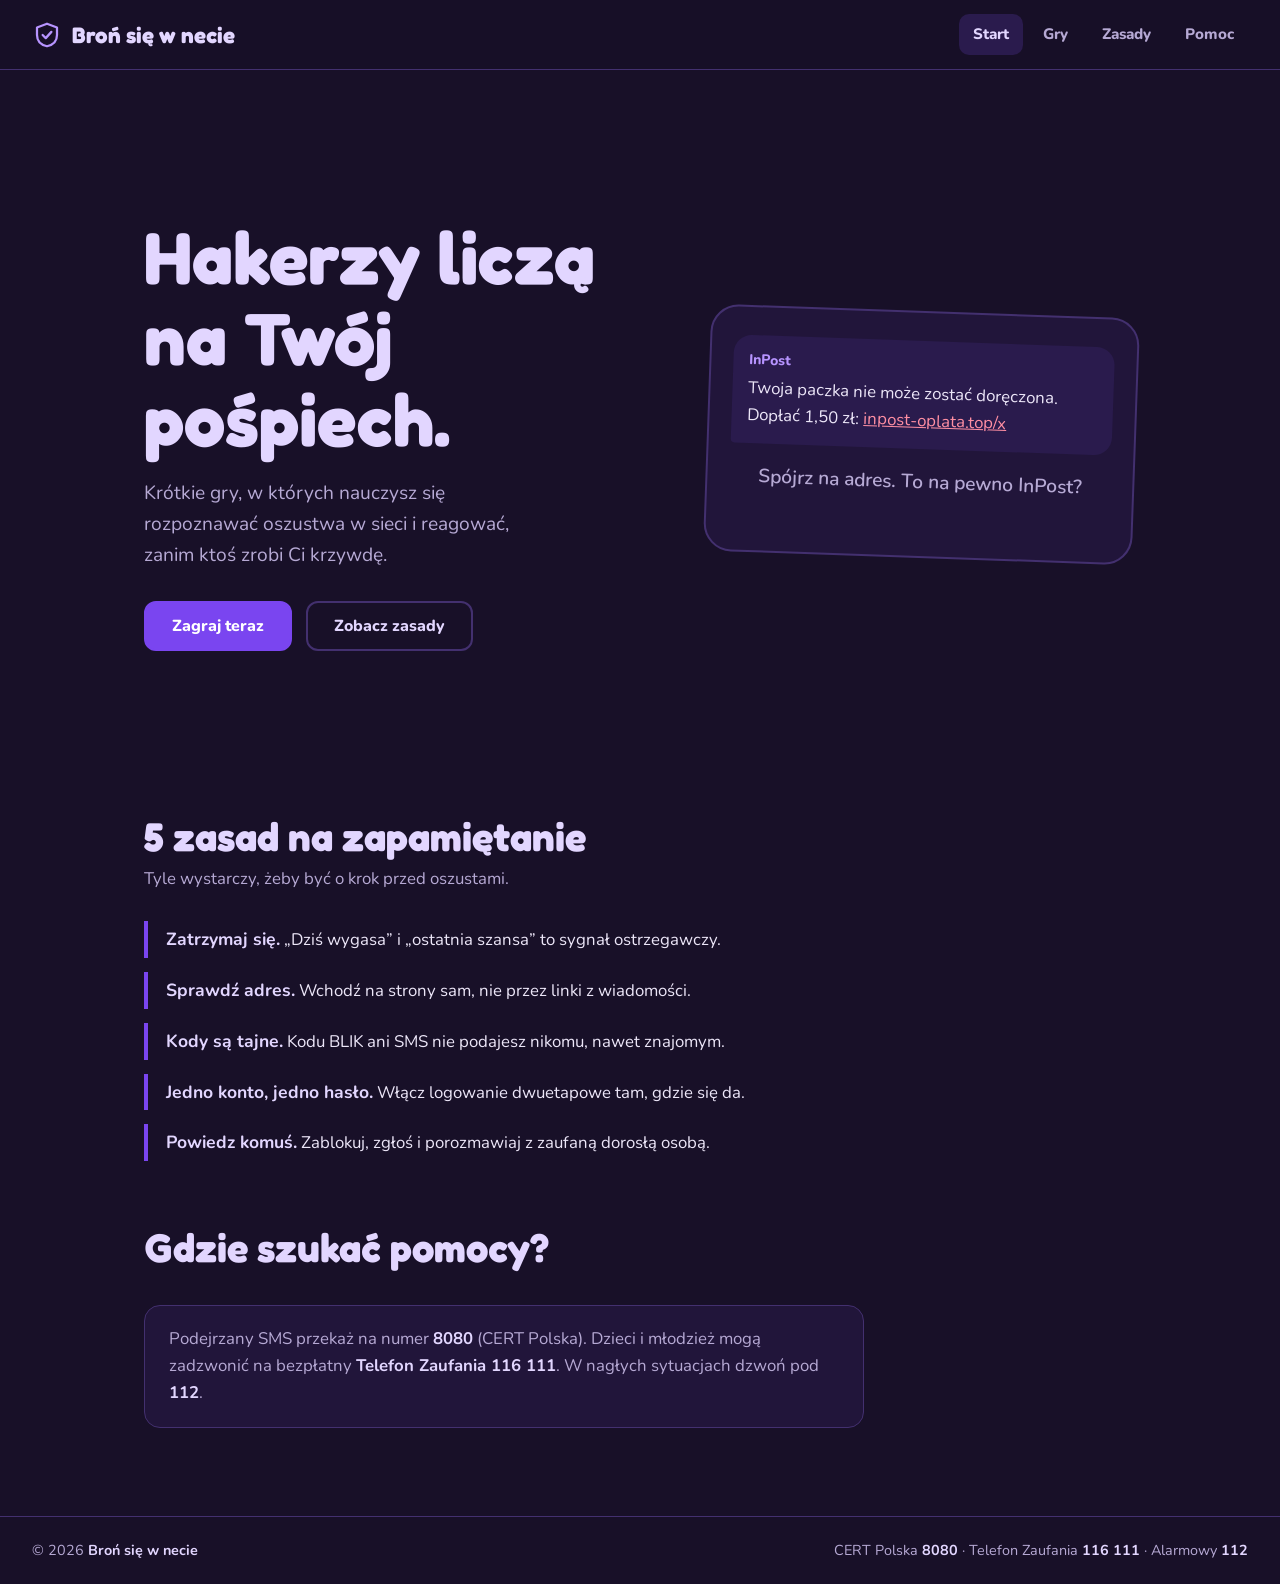
==== index.html @ c03ba727 "jakies gowno zeby byly cokolwiek i sie poprawi" ====
<!DOCTYPE html>
<html lang="pl">
<head>
<meta charset="utf-8">
<meta name="viewport" content="width=device-width, initial-scale=1, viewport-fit=cover">
<title>Broń się w necie</title>
<link href="https://fonts.googleapis.com/css2?family=Fredoka:wght@500;700&family=Nunito:wght@400;600;800&display=swap" rel="stylesheet">
<link rel="stylesheet" href="css/style.css">
</head>
<body>

<nav class="pasek-nawigacji">
  <a class="logo" href="index.html">
    <svg viewBox="0 0 24 24" fill="none" stroke-width="1.8" stroke-linecap="round" stroke-linejoin="round" aria-hidden="true"><path d="M12 3l8 3v6c0 5-3.5 8-8 9-4.5-1-8-4-8-9V6z"/><path d="M8.5 12l2.5 2.5 4.5-5"/></svg>
    <span>Broń się w necie</span>
  </a>
  <div class="menu-glowne">
    <a href="index.html" class="aktywny">Start</a>
    <a href="gry.html">Gry</a>
    <a href="index.html#zasady">Zasady</a>
    <a href="index.html#pomoc">Pomoc</a>
  </div>
</nav>

<main class="strona">
  <header class="start-naglowek">
    <div>
      <h1>Hakerzy liczą na Twój pośpiech.</h1>
      <p>Krótkie gry, w których nauczysz się rozpoznawać oszustwa w sieci i reagować, zanim ktoś zrobi Ci krzywdę.</p>
      <div class="przyciski-w-rzedzie">
        <a class="przycisk" href="gry.html">Zagraj teraz</a>
        <a class="przycisk przycisk-kontur" href="#zasady">Zobacz zasady</a>
      </div>
    </div>
    <div class="telefon" aria-hidden="true">
      <div class="sms"><small>InPost</small>Twoja paczka nie może zostać doręczona. Dopłać 1,50 zł: <u>inpost-oplata.top/x</u></div>
      <p class="podpis-sms">Spójrz na adres. To na pewno InPost?</p>
    </div>
  </header>

  <section class="sekcja" id="zasady">
    <h2>5 zasad na zapamiętanie</h2>
    <p class="opis">Tyle wystarczy, żeby być o krok przed oszustami.</p>
    <ul class="lista-zasad">
      <li><b>Zatrzymaj się.</b> „Dziś wygasa” i „ostatnia szansa” to sygnał ostrzegawczy.</li>
      <li><b>Sprawdź adres.</b> Wchodź na strony sam, nie przez linki z wiadomości.</li>
      <li><b>Kody są tajne.</b> Kodu BLIK ani SMS nie podajesz nikomu, nawet znajomym.</li>
      <li><b>Jedno konto, jedno hasło.</b> Włącz logowanie dwuetapowe tam, gdzie się da.</li>
      <li><b>Powiedz komuś.</b> Zablokuj, zgłoś i porozmawiaj z zaufaną dorosłą osobą.</li>
    </ul>
  </section>

  <section class="sekcja" id="pomoc">
    <h2>Gdzie szukać pomocy?</h2>
    <div class="numery-pomocy">Podejrzany SMS przekaż na numer <b>8080</b> (CERT Polska). Dzieci i młodzież mogą zadzwonić na bezpłatny <b>Telefon Zaufania 116 111</b>. W nagłych sytuacjach dzwoń pod <b>112</b>.</div>
  </section>
</main>

<footer class="stopka">
  <span>© 2026 <b>Broń się w necie</b></span>
  <span>CERT Polska <b>8080</b> · Telefon Zaufania <b>116 111</b> · Alarmowy <b>112</b></span>
</footer>
</body>
</html>
---- css/style.css ----
:root {
  color-scheme: dark;
  --tlo: #181028;
  --tlo-jasniejsze: #21153a;
  --panel: #2a1b4d;
  --obramowanie: #43306f;
  --fiolet: #7a45f0;
  --fiolet-jasny: #b794ff;
  --liliowy: #e2d6ff;
  --tekst: #ece6f8;
  --tekst-przygaszony: #b6a9d4;
  --dobrze: #7fe3b2;
  --zle: #ff8fa3;
  box-sizing: border-box;
  padding-top: env(safe-area-inset-top, 0px);
  padding-bottom: env(safe-area-inset-bottom, 0px);
}
* { margin: 0; padding: 0; box-sizing: border-box; }
[hidden] { display: none !important; }
html { background: var(--tlo); scroll-behavior: smooth; scroll-padding-top: calc(env(safe-area-inset-top, 0px) + 84px); }
body { font-family: Nunito, system-ui, sans-serif; font-size: 1.05rem; line-height: 1.6; color: var(--tekst); min-height: 100vh; overflow-x: hidden; display: flex; flex-direction: column; }
h1, h2, h3 { font-family: Fredoka, system-ui, sans-serif; font-weight: 700; line-height: 1.1; color: var(--liliowy); }
a:focus-visible, button:focus-visible, input:focus-visible { outline: 3px solid var(--fiolet-jasny); outline-offset: 3px; }

.pasek-nawigacji { position: fixed; top: 0; left: 0; right: 0; z-index: 10; height: calc(70px + env(safe-area-inset-top, 0px)); padding: env(safe-area-inset-top, 0px) 32px 0; display: flex; align-items: center; justify-content: space-between; background: rgba(24, 16, 40, .92); border-bottom: 1px solid var(--obramowanie); }
.logo { display: flex; align-items: center; gap: 10px; text-decoration: none; color: var(--liliowy); font: 700 1.4rem Fredoka, sans-serif; }
.logo svg { width: 30px; height: 30px; stroke: var(--fiolet-jasny); }
.menu-glowne { display: flex; gap: 6px; }
.menu-glowne a { color: var(--tekst-przygaszony); text-decoration: none; font-weight: 800; font-size: .95rem; padding: 8px 14px; border-radius: 10px; }
.menu-glowne a:hover, .menu-glowne a.aktywny { color: var(--liliowy); background: var(--panel); }

.przycisk { display: inline-block; font: 800 1rem Nunito, sans-serif; cursor: pointer; text-decoration: none; color: #fff; background: var(--fiolet); border: 2px solid var(--fiolet); border-radius: 12px; padding: 12px 26px; transition: background .2s, border-color .2s; }
.przycisk:hover:not(:disabled) { background: #8f5cff; border-color: #8f5cff; }
.przycisk:disabled { opacity: .5; cursor: default; }
.przycisk-kontur { background: transparent; color: var(--liliowy); border-color: var(--obramowanie); }
.przycisk-kontur:hover:not(:disabled) { background: var(--panel); border-color: var(--fiolet-jasny); }

.strona { width: 100%; flex: 1; max-width: 1040px; margin: 0 auto; padding: 110px 24px 40px; }

.start-naglowek { display: grid; grid-template-columns: 1.2fr 1fr; gap: 48px; align-items: center; min-height: 72vh; }
.start-naglowek h1 { font-size: clamp(2.8rem, 7vw, 4.6rem); }
.start-naglowek p { color: var(--tekst-przygaszony); font-size: 1.2rem; margin: 18px 0 30px; max-width: 34ch; }
.przyciski-w-rzedzie { display: flex; gap: 14px; flex-wrap: wrap; }

.telefon { background: var(--tlo-jasniejsze); border: 2px solid var(--obramowanie); border-radius: 28px; padding: 28px 22px; transform: rotate(2deg); }
.sms { background: var(--panel); border-radius: 18px 18px 18px 4px; padding: 14px 16px; }
.sms small { display: block; color: var(--fiolet-jasny); font-weight: 800; margin-bottom: 4px; }
.sms u { color: var(--zle); text-decoration-color: var(--zle); word-break: break-all; }
.podpis-sms { margin-top: 18px; color: var(--tekst-przygaszony); font-weight: 600; text-align: center; }

.sekcja { padding: 56px 0 8px; }
.sekcja > h2 { font-size: clamp(1.8rem, 5vw, 2.5rem); }
.sekcja > .opis { color: var(--tekst-przygaszony); margin: 8px 0 28px; max-width: 56ch; }

.lista-zasad { list-style: none; display: grid; gap: 14px; max-width: 720px; }
.lista-zasad li { border-left: 4px solid var(--fiolet); padding: 4px 0 4px 18px; }
.lista-zasad b { color: var(--liliowy); font-size: 1.1rem; }
.numery-pomocy { margin-top: 36px; background: var(--tlo-jasniejsze); border: 1px solid var(--obramowanie); border-radius: 16px; padding: 20px 24px; max-width: 720px; color: var(--tekst-przygaszony); }
.numery-pomocy b { color: var(--liliowy); }

.wybor-gier { display: grid; gap: 22px; grid-template-columns: repeat(auto-fit, minmax(250px, 1fr)); }
.karta-gry { background: var(--tlo-jasniejsze); border: 2px solid var(--obramowanie); border-radius: 18px; padding: 26px; display: flex; flex-direction: column; align-items: flex-start; gap: 8px; transition: border-color .2s, transform .2s; }
.karta-gry:hover { border-color: var(--fiolet-jasny); transform: translateY(-3px); }
.karta-gry svg { width: 40px; height: 40px; stroke: var(--fiolet-jasny); margin-bottom: 6px; }
.karta-gry p { color: var(--tekst-przygaszony); flex: 1; margin-bottom: 12px; }
.losuj-gre { margin-top: 24px; }

.panel-gry { background: var(--tlo-jasniejsze); border: 2px solid var(--obramowanie); border-radius: 20px; padding: 32px; max-width: 800px; }
.panel-gry > div > h2 { font-size: 2rem; }
.panel-gry > div > p { color: var(--tekst-przygaszony); margin: 8px 0 4px; }
.wroc-do-wyboru { margin-top: 28px; padding: 8px 20px; font-size: .95rem; }
.numer-pytania { font-weight: 800; color: var(--tekst-przygaszony); margin: 22px 0 10px; }
.wiadomosc { background: var(--panel); border-radius: 18px 18px 18px 4px; padding: 16px 20px; max-width: 560px; }
.wiadomosc b { display: block; font-size: .85rem; color: var(--fiolet-jasny); margin-bottom: 4px; }
.odpowiedzi { display: grid; gap: 12px; margin: 18px 0; max-width: 560px; }
.odpowiedzi.dwie { grid-template-columns: 1fr 1fr; }
.odpowiedz { font: 700 1rem Nunito, sans-serif; text-align: left; cursor: pointer; color: var(--tekst); background: var(--panel); border: 2px solid var(--obramowanie); border-radius: 14px; padding: 13px 18px; transition: border-color .2s; }
.odpowiedz:hover:not(:disabled) { border-color: var(--fiolet-jasny); }
.odpowiedz:disabled { cursor: default; }
.odpowiedz.dobra { border-color: var(--dobrze); background: rgba(127, 227, 178, .14); }
.odpowiedz.zla { border-color: var(--zle); background: rgba(255, 143, 163, .14); }
.komentarz { min-height: 1.6em; max-width: 560px; margin-bottom: 14px; font-weight: 700; }
.komentarz.dobrze { color: var(--dobrze); }
.komentarz.zle { color: var(--zle); }
.wynik-gry { font: 700 1.7rem Fredoka, sans-serif; color: var(--fiolet-jasny); margin-top: 22px; }
.pole-hasla { width: 100%; max-width: 560px; margin-top: 20px; font: 700 1.15rem Nunito, sans-serif; color: var(--tekst); background: var(--panel); border: 2px solid var(--obramowanie); border-radius: 14px; padding: 14px 18px; }
.pole-hasla:focus { outline: none; border-color: var(--fiolet-jasny); }
.lista-wymagan { list-style: none; margin: 16px 0; display: grid; gap: 4px; color: var(--tekst-przygaszony); }
.lista-wymagan li::before { content: "✗  "; color: var(--zle); font-weight: 800; }
.lista-wymagan li.spelnione { color: var(--tekst); }
.lista-wymagan li.spelnione::before { content: "✓  "; color: var(--dobrze); }
.czas-lamania { font-weight: 800; color: var(--liliowy); margin: 8px 0 18px; min-height: 1.6em; }


.stopka { flex-shrink: 0; margin-top: 40px; padding: 22px 32px; border-top: 1px solid var(--obramowanie); color: var(--tekst-przygaszony); font-size: .9rem; display: flex; justify-content: space-between; gap: 12px; flex-wrap: wrap; }
.stopka b { color: var(--liliowy); }

@media (max-width: 800px) {
  .pasek-nawigacji { padding-left: 16px; padding-right: 16px; }
  .menu-glowne a { padding: 8px 9px; font-size: .85rem; }
  .logo span { display: none; }
  .start-naglowek { grid-template-columns: 1fr; gap: 30px; min-height: 0; padding-top: 20px; }
  .telefon { transform: none; }
  .panel-gry { padding: 22px; }
  .odpowiedzi.dwie { grid-template-columns: 1fr; }
  .stopka { padding: 20px 16px; }
}
@media (prefers-reduced-motion: reduce) { html { scroll-behavior: auto; } * { transition: none !important; } }

.karta-gry.wkrotce { border-style: dashed; background: transparent; }
.karta-gry.wkrotce:hover { border-color: var(--obramowanie); transform: none; }
.karta-gry.wkrotce svg, .karta-gry.wkrotce h3 { opacity: .6; }
.plakietka { font-weight: 800; font-size: .85rem; color: var(--fiolet-jasny); background: var(--panel); border: 1px solid var(--obramowanie); border-radius: 999px; padding: 7px 16px; }
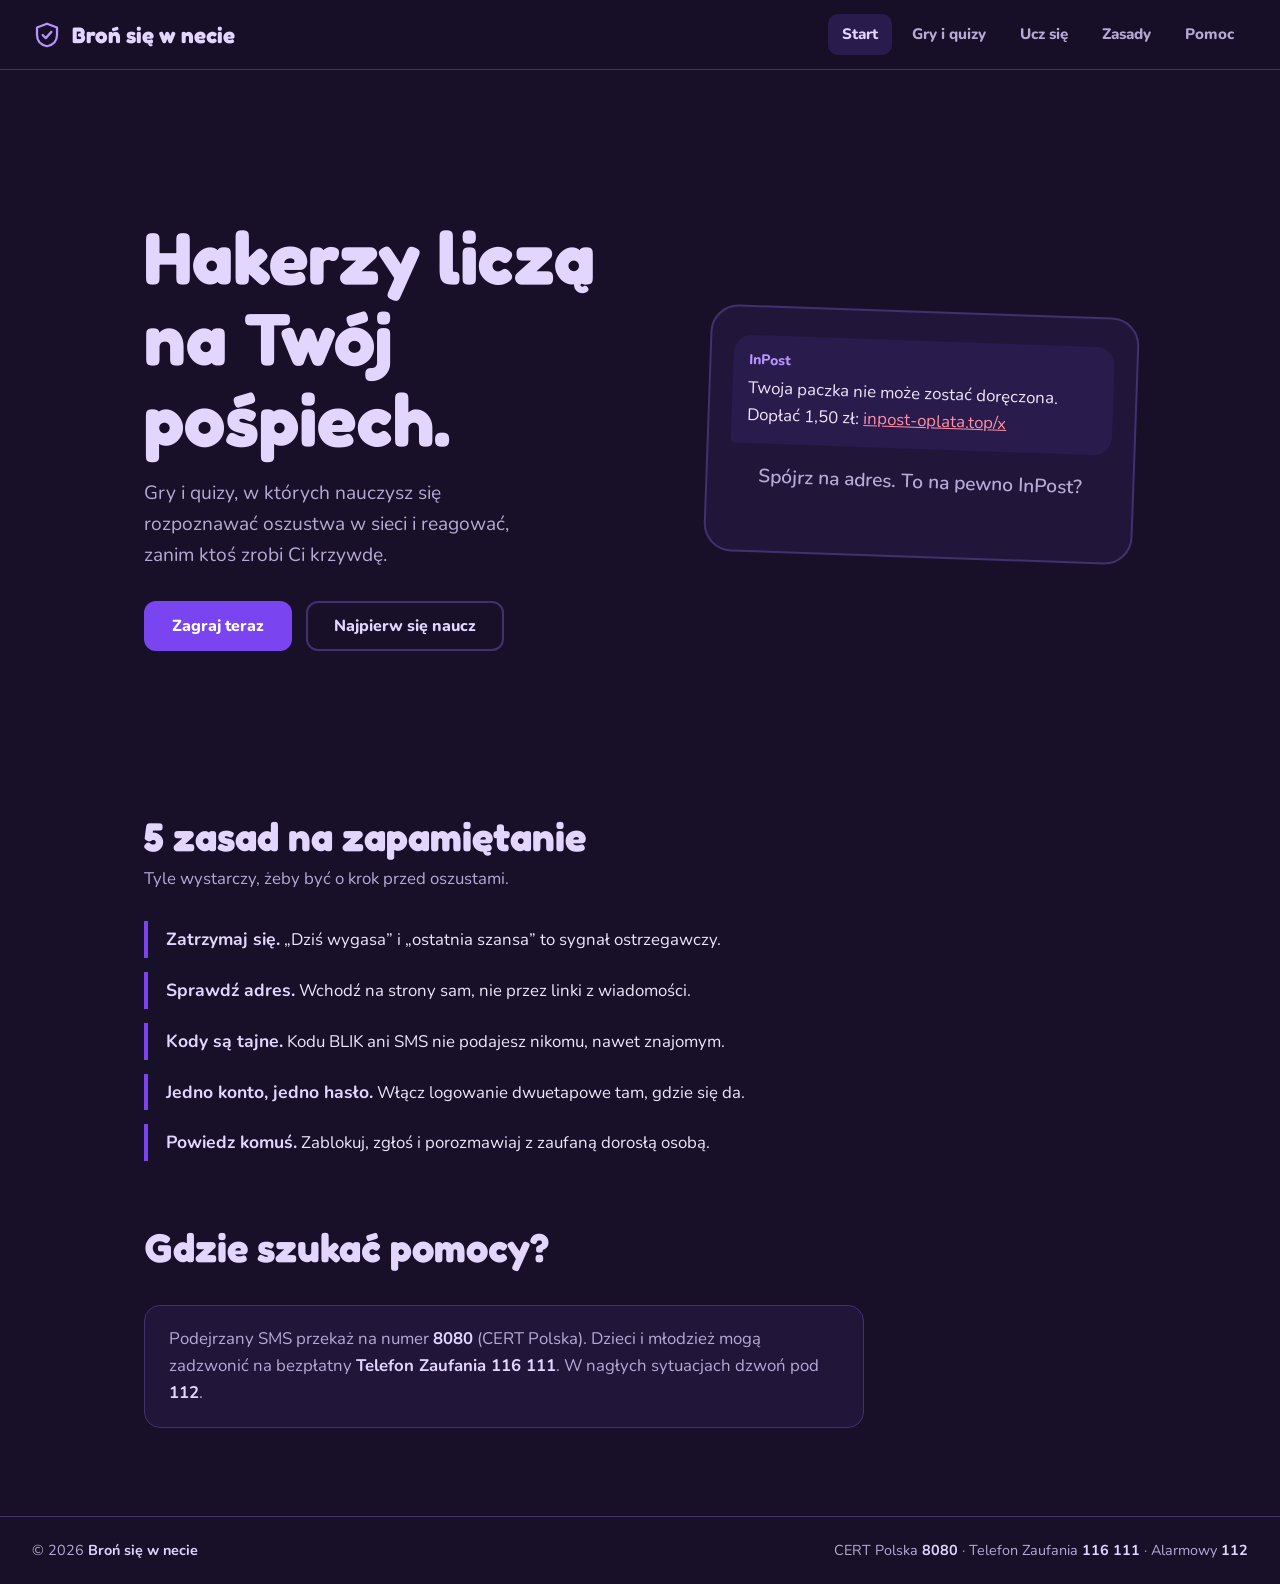
==== commit d321d9cd: "gry, ucz sie, readme" ====
--- a/index.html
+++ b/index.html
@@ -16,7 +16,8 @@
   </a>
   <div class="menu-glowne">
     <a href="index.html" class="aktywny">Start</a>
-    <a href="gry.html">Gry</a>
+    <a href="gry.html">Gry i quizy</a>
+    <a href="ucz-sie.html">Ucz się</a>
     <a href="index.html#zasady">Zasady</a>
     <a href="index.html#pomoc">Pomoc</a>
   </div>
@@ -26,10 +27,10 @@
   <header class="start-naglowek">
     <div>
       <h1>Hakerzy liczą na Twój pośpiech.</h1>
-      <p>Krótkie gry, w których nauczysz się rozpoznawać oszustwa w sieci i reagować, zanim ktoś zrobi Ci krzywdę.</p>
+      <p>Gry i quizy, w których nauczysz się rozpoznawać oszustwa w sieci i reagować, zanim ktoś zrobi Ci krzywdę.</p>
       <div class="przyciski-w-rzedzie">
         <a class="przycisk" href="gry.html">Zagraj teraz</a>
-        <a class="przycisk przycisk-kontur" href="#zasady">Zobacz zasady</a>
+        <a class="przycisk przycisk-kontur" href="ucz-sie.html">Najpierw się naucz</a>
       </div>
     </div>
     <div class="telefon" aria-hidden="true">
--- a/css/style.css
+++ b/css/style.css
@@ -107,7 +107,73 @@
 }
 @media (prefers-reduced-motion: reduce) { html { scroll-behavior: auto; } * { transition: none !important; } }
 
-.karta-gry.wkrotce { border-style: dashed; background: transparent; }
-.karta-gry.wkrotce:hover { border-color: var(--obramowanie); transform: none; }
-.karta-gry.wkrotce svg, .karta-gry.wkrotce h3 { opacity: .6; }
-.plakietka { font-weight: 800; font-size: .85rem; color: var(--fiolet-jasny); background: var(--panel); border: 1px solid var(--obramowanie); border-radius: 999px; padding: 7px 16px; }
+
+.skrzynka { display: grid; grid-template-columns: 240px 1fr; gap: 18px; margin-top: 14px; }
+.lista-maili { display: grid; gap: 8px; align-content: start; }
+.pozycja-maila { font: 700 .9rem Nunito, sans-serif; text-align: left; cursor: pointer; color: var(--tekst); background: var(--panel); border: 2px solid var(--obramowanie); border-radius: 12px; padding: 10px 12px; display: grid; gap: 2px; }
+.pozycja-maila span { color: var(--tekst-przygaszony); font-weight: 400; }
+.pozycja-maila.wybrana { border-color: var(--fiolet-jasny); }
+.podglad-maila { background: var(--panel); border-radius: 14px; padding: 20px; }
+.podglad-maila h3 { font-size: 1.25rem; margin-bottom: 6px; }
+.podglad-maila p { margin-bottom: 10px; }
+.adres-nadawcy { color: var(--tekst-przygaszony); font-size: .9rem; word-break: break-all; }
+.link-w-mailu { font: inherit; font-weight: 700; color: var(--fiolet-jasny); background: none; border: 0; text-decoration: underline; cursor: pointer; padding: 0; }
+.adres-linku, .podpowiedz-linku { font-size: .9rem; margin-top: 6px; word-break: break-all; }
+.adres-linku { color: var(--liliowy); }
+.podpowiedz-linku { color: var(--tekst-przygaszony); }
+.podglad-maila .przyciski-w-rzedzie { margin-top: 18px; }
+.wskazowki { margin: 6px 0 14px 20px; color: var(--tekst-przygaszony); }
+.mierniki { display: grid; grid-template-columns: 1fr 1fr; gap: 12px 24px; margin: 20px 0 6px; }
+.miernik b { font-size: .9rem; color: var(--tekst-przygaszony); }
+.miernik div { height: 8px; margin-top: 4px; background: var(--panel); border-radius: 8px; overflow: hidden; }
+.miernik i { display: block; height: 100%; background: var(--fiolet-jasny); transition: width .4s; }
+.karty-postow { display: grid; gap: 12px; margin: 14px 0; }
+.karta-posta { font: 600 1rem Nunito, sans-serif; text-align: left; cursor: pointer; color: var(--tekst); background: var(--panel); border: 2px solid var(--obramowanie); border-radius: 14px; padding: 14px 18px; display: grid; gap: 4px; }
+.karta-posta:hover:not(:disabled) { border-color: var(--fiolet-jasny); }
+.karta-posta:disabled { cursor: default; }
+.karta-posta.wybrany { border-color: var(--fiolet-jasny); background: rgba(183, 148, 255, .14); }
+.karta-posta small { color: var(--fiolet-jasny); font-weight: 800; }
+.karta-posta .etykieta-posta { color: var(--tekst-przygaszony); font-weight: 600; }
+.czat { display: grid; gap: 10px; max-width: 600px; margin: 18px 0; }
+.dymek { padding: 12px 16px; border-radius: 16px; max-width: 88%; }
+.dymek b { display: block; font-size: .8rem; color: var(--fiolet-jasny); margin-bottom: 2px; }
+.dymek.obcy { background: var(--panel); border-radius: 16px 16px 16px 4px; }
+.dymek.ty { background: var(--fiolet); color: #fff; justify-self: end; border-radius: 16px 16px 4px 16px; }
+.uwaga-czatu { font-size: .93rem; font-weight: 700; padding-left: 12px; border-left: 3px solid; }
+.uwaga-czatu.dobrze { color: var(--dobrze); }
+.uwaga-czatu.zle { color: var(--zle); }
+@media (max-width: 800px) { .skrzynka { grid-template-columns: 1fr; } .mierniki { grid-template-columns: 1fr; } }
+
+.spis-lekcji { display: flex; flex-wrap: wrap; gap: 8px; margin-bottom: 30px; }
+.spis-lekcji a { color: var(--liliowy); text-decoration: none; font-weight: 700; font-size: .9rem; background: var(--panel); border: 1px solid var(--obramowanie); border-radius: 999px; padding: 6px 14px; }
+.spis-lekcji a:hover { border-color: var(--fiolet-jasny); }
+.lekcje { display: grid; gap: 22px; }
+.lekcja { background: var(--tlo-jasniejsze); border: 2px solid var(--obramowanie); border-radius: 18px; padding: 28px; }
+.lekcja h2 { font-size: 1.7rem; }
+.lekcja .wstep { color: var(--tekst-przygaszony); margin: 8px 0 18px; }
+.lekcja h3 { font-size: 1.05rem; margin-bottom: 8px; }
+.lekcja .zapamietaj { border-left: 4px solid var(--fiolet); background: var(--panel); padding: 12px 16px; border-radius: 0 12px 12px 0; margin: 14px 0 20px; }
+.lekcja .wskazowki { margin-left: 22px; color: var(--tekst); }
+.lekcja .wskazowki li { margin-bottom: 6px; }
+.link-do-lekcji { display: inline-block; margin: 4px 0 8px; color: var(--fiolet-jasny); font-weight: 700; }
+@media (max-width: 480px) { .menu-glowne a { padding: 8px 6px; font-size: .78rem; } .lekcja { padding: 20px; } }
+
+.tytul-grupy { font-size: 1.7rem; margin: 34px 0 4px; }
+.tytul-grupy:first-child { margin-top: 0; }
+.opis-grupy { color: var(--tekst-przygaszony); margin-bottom: 18px; max-width: 60ch; }
+.plakietka-rodzaju { display: inline-block; font-weight: 800; font-size: .78rem; letter-spacing: .04em; text-transform: uppercase; border-radius: 999px; padding: 3px 12px; margin-bottom: 10px; }
+.plakietka-rodzaju.gra { background: var(--fiolet); color: #fff; border: 2px solid var(--fiolet); }
+.plakietka-rodzaju.quiz { background: transparent; color: var(--fiolet-jasny); border: 2px solid var(--fiolet-jasny); }
+.karta-gry { position: relative; }
+.karta-gry .plakietka-rodzaju { position: absolute; top: 18px; right: 18px; margin: 0; }
+.meta-gry { color: var(--fiolet-jasny); font-weight: 700; font-size: .85rem; }
+@media (max-width: 480px) { .menu-glowne { overflow-x: auto; } .menu-glowne a { white-space: nowrap; padding: 8px 5px; font-size: .74rem; } }
+
+.pole-lowcy { position: relative; height: 380px; overflow: hidden; margin-top: 12px; background: var(--panel); border: 2px solid var(--obramowanie); border-radius: 14px; touch-action: manipulation; }
+.pole-lowcy.blad { border-color: var(--zle); }
+.dol-pola { position: absolute; left: 0; right: 0; bottom: 0; height: 36px; display: grid; place-items: center; background: rgba(122, 69, 240, .35); color: var(--liliowy); font-weight: 800; font-size: .85rem; }
+.spadajaca { position: absolute; top: 0; left: 0; width: 200px; text-align: left; cursor: pointer; font: 700 .85rem Nunito, sans-serif; color: var(--tekst); background: var(--tlo-jasniejsze); border: 2px solid var(--fiolet-jasny); border-radius: 12px; padding: 8px 10px; will-change: transform; }
+.ustawienie { margin: 22px 0; }
+.ustawienie > b { color: var(--liliowy); }
+.ustawienie .odpowiedzi { margin: 8px 0; max-width: 100%; }
+.odpowiedz.wybrana-opcja:not(.dobra):not(.zla) { border-color: var(--fiolet-jasny); background: rgba(183, 148, 255, .16); }
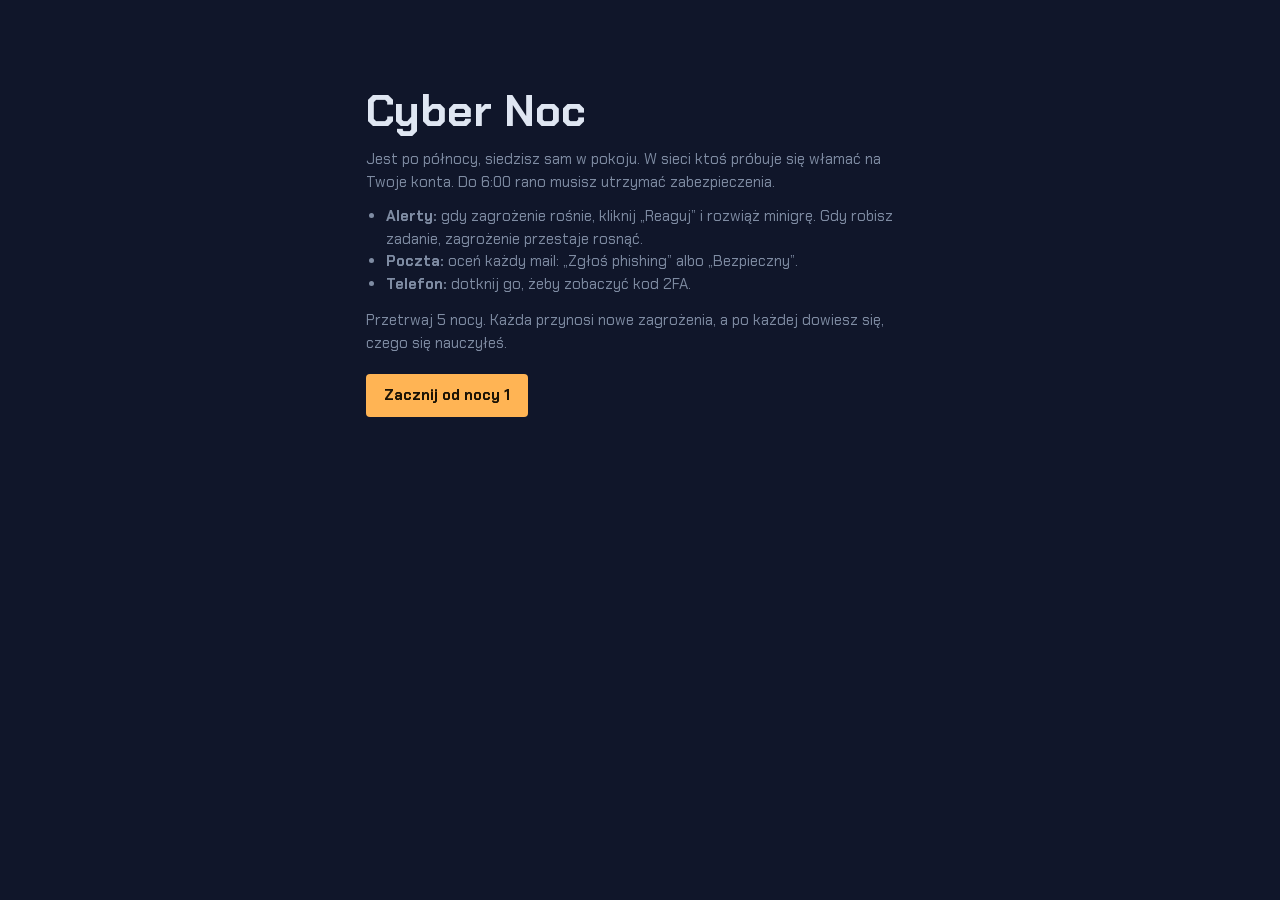
==== commit 8aac66cf: "zmiana na gre" ====
--- a/index.html
+++ b/index.html
@@ -3,63 +3,85 @@
 <head>
 <meta charset="utf-8">
 <meta name="viewport" content="width=device-width, initial-scale=1, viewport-fit=cover">
-<title>Broń się w necie</title>
-<link href="https://fonts.googleapis.com/css2?family=Fredoka:wght@500;700&family=Nunito:wght@400;600;800&display=swap" rel="stylesheet">
+<title>Cyber Noc – Broń się w necie</title>
+<link rel="stylesheet" href="https://fonts.googleapis.com/css2?family=Chakra+Petch:wght@500;700&family=Share+Tech+Mono&display=swap">
 <link rel="stylesheet" href="css/style.css">
 </head>
 <body>
 
-<nav class="pasek-nawigacji">
-  <a class="logo" href="index.html">
-    <svg viewBox="0 0 24 24" fill="none" stroke-width="1.8" stroke-linecap="round" stroke-linejoin="round" aria-hidden="true"><path d="M12 3l8 3v6c0 5-3.5 8-8 9-4.5-1-8-4-8-9V6z"/><path d="M8.5 12l2.5 2.5 4.5-5"/></svg>
-    <span>Broń się w necie</span>
-  </a>
-  <div class="menu-glowne">
-    <a href="index.html" class="aktywny">Start</a>
-    <a href="gry.html">Gry i quizy</a>
-    <a href="ucz-sie.html">Ucz się</a>
-    <a href="index.html#zasady">Zasady</a>
-    <a href="index.html#pomoc">Pomoc</a>
+<!-- ========== EKRAN STARTOWY ========== -->
+<section id="s-start" class="screen on">
+  <div class="center">
+    <h1>Cyber Noc</h1>
+    <p>Jest po północy, siedzisz sam w pokoju. W sieci ktoś próbuje się włamać na Twoje konta. Do 6:00 rano musisz utrzymać zabezpieczenia.</p>
+    <ul>
+      <li><b>Alerty:</b> gdy zagrożenie rośnie, kliknij „Reaguj” i rozwiąż minigrę. Gdy robisz zadanie, zagrożenie przestaje rosnąć.</li>
+      <li><b>Poczta:</b> oceń każdy mail: „Zgłoś phishing” albo „Bezpieczny”.</li>
+      <li><b>Telefon:</b> dotknij go, żeby zobaczyć kod 2FA.</li>
+    </ul>
+    <p>Przetrwaj 5 nocy. Każda przynosi nowe zagrożenia, a po każdej dowiesz się, czego się nauczyłeś.</p>
+    <button class="btn" id="b-new">Zacznij od nocy 1</button>
+    <button class="btn ghost" id="b-cont" style="display:none">Kontynuuj</button>
   </div>
-</nav>
+</section>
 
-<main class="strona">
-  <header class="start-naglowek">
-    <div>
-      <h1>Hakerzy liczą na Twój pośpiech.</h1>
-      <p>Gry i quizy, w których nauczysz się rozpoznawać oszustwa w sieci i reagować, zanim ktoś zrobi Ci krzywdę.</p>
-      <div class="przyciski-w-rzedzie">
-        <a class="przycisk" href="gry.html">Zagraj teraz</a>
-        <a class="przycisk przycisk-kontur" href="ucz-sie.html">Najpierw się naucz</a>
-      </div>
-    </div>
-    <div class="telefon" aria-hidden="true">
-      <div class="sms"><small>InPost</small>Twoja paczka nie może zostać doręczona. Dopłać 1,50 zł: <u>inpost-oplata.top/x</u></div>
-      <p class="podpis-sms">Spójrz na adres. To na pewno InPost?</p>
+<!-- ========== EKRAN GRY: pasek na górze + scena na resztę okna ========== -->
+<section id="s-game" class="screen">
+  <header id="hud">
+    <span id="nl">Noc 1</span>
+    <span class="clock" id="clock">12:00 AM</span>
+    <div class="pr"><i id="prog"></i></div>
+    <span class="hp" id="hp"></span>
+    <div id="st"></div>
+    <div class="sp">
+      <button id="mute">Dźwięk: wł.</button>
+      <button id="full">Pełny ekran</button>
+      <button id="menu">Menu</button>
     </div>
   </header>
 
-  <section class="sekcja" id="zasady">
-    <h2>5 zasad na zapamiętanie</h2>
-    <p class="opis">Tyle wystarczy, żeby być o krok przed oszustami.</p>
-    <ul class="lista-zasad">
-      <li><b>Zatrzymaj się.</b> „Dziś wygasa” i „ostatnia szansa” to sygnał ostrzegawczy.</li>
-      <li><b>Sprawdź adres.</b> Wchodź na strony sam, nie przez linki z wiadomości.</li>
-      <li><b>Kody są tajne.</b> Kodu BLIK ani SMS nie podajesz nikomu, nawet znajomym.</li>
-      <li><b>Jedno konto, jedno hasło.</b> Włącz logowanie dwuetapowe tam, gdzie się da.</li>
-      <li><b>Powiedz komuś.</b> Zablokuj, zgłoś i porozmawiaj z zaufaną dorosłą osobą.</li>
-    </ul>
-  </section>
+  <main id="stage">
+    <div id="floor"></div>
+    <div id="room">
+      <div id="shelf"><i></i><i></i><i></i></div>
+      <div id="poster">Hasło to nie imię psa ani 123456.</div>
+      <div id="lamp"></div>
+      <div id="stand"></div>
+      <div id="mon"><div id="scr">
+        <div id="tabs"><button id="t-al" class="on">Alerty</button><button id="t-ml">Poczta <span id="bdg"></span></button></div>
+        <div id="views">
+          <div id="v-al"></div>
+          <div id="v-ml" style="display:none"></div>
+          <div id="v-task" style="display:none"></div>
+        </div>
+      </div></div>
+      <div id="kb"></div>
+      <div id="ph">Telefon<br>brak kodów</div>
+    </div>
+    <div id="flash"></div>
+  </main>
+</section>
 
-  <section class="sekcja" id="pomoc">
-    <h2>Gdzie szukać pomocy?</h2>
-    <div class="numery-pomocy">Podejrzany SMS przekaż na numer <b>8080</b> (CERT Polska). Dzieci i młodzież mogą zadzwonić na bezpłatny <b>Telefon Zaufania 116 111</b>. W nagłych sytuacjach dzwoń pod <b>112</b>.</div>
-  </section>
-</main>
+<!-- ========== EKRAN WYNIKU ========== -->
+<section id="s-msg" class="screen">
+  <div class="center">
+    <h1 id="m-title"></h1>
+    <p id="m-text"></p>
+    <p class="lesson" id="m-lesson"></p>
+    <button class="btn" id="m-btn"></button>
+    <button class="btn ghost" id="m-home">Menu główne</button>
+  </div>
+</section>
 
-<footer class="stopka">
-  <span>© 2026 <b>Broń się w necie</b></span>
-  <span>CERT Polska <b>8080</b> · Telefon Zaufania <b>116 111</b> · Alarmowy <b>112</b></span>
-</footer>
+<!-- kolejność ma znaczenie: pliki współdzielą zmienne globalne -->
+<script src="js/config.js"></script>
+<script src="js/data.js"></script>
+<script src="js/audio.js"></script>
+<script src="js/core.js"></script>
+<script src="js/threats.js"></script>
+<script src="js/mail.js"></script>
+<script src="js/tasks.js"></script>
+<script src="js/game.js"></script>
+<script src="js/main.js"></script>
 </body>
 </html>
--- a/css/style.css
+++ b/css/style.css
@@ -1,179 +1,115 @@
-:root {
-  color-scheme: dark;
-  --tlo: #181028;
-  --tlo-jasniejsze: #21153a;
-  --panel: #2a1b4d;
-  --obramowanie: #43306f;
-  --fiolet: #7a45f0;
-  --fiolet-jasny: #b794ff;
-  --liliowy: #e2d6ff;
-  --tekst: #ece6f8;
-  --tekst-przygaszony: #b6a9d4;
-  --dobrze: #7fe3b2;
-  --zle: #ff8fa3;
-  box-sizing: border-box;
-  padding-top: env(safe-area-inset-top, 0px);
-  padding-bottom: env(safe-area-inset-bottom, 0px);
+:root{
+  color-scheme:dark;
+  --bg:#0b0e15; --line:#26324a; --text:#dfe6f2; --dim:#7f8ca3;
+  --amber:#ffb454; --cyan:#5ad1e6; --red:#ff4d5e; --ok:#6fe3a1;
+  box-sizing:border-box;
+  padding-top:env(safe-area-inset-top,0px);
+  padding-bottom:env(safe-area-inset-bottom,0px);
 }
-* { margin: 0; padding: 0; box-sizing: border-box; }
-[hidden] { display: none !important; }
-html { background: var(--tlo); scroll-behavior: smooth; scroll-padding-top: calc(env(safe-area-inset-top, 0px) + 84px); }
-body { font-family: Nunito, system-ui, sans-serif; font-size: 1.05rem; line-height: 1.6; color: var(--tekst); min-height: 100vh; overflow-x: hidden; display: flex; flex-direction: column; }
-h1, h2, h3 { font-family: Fredoka, system-ui, sans-serif; font-weight: 700; line-height: 1.1; color: var(--liliowy); }
-a:focus-visible, button:focus-visible, input:focus-visible { outline: 3px solid var(--fiolet-jasny); outline-offset: 3px; }
+html{scroll-padding-top:env(safe-area-inset-top,0px)}
+*,*::before,*::after{box-sizing:inherit}
+html,body{height:100%;margin:0;overflow:hidden}
+body{background:#10162a;color:var(--text);font:15px/1.5 "Chakra Petch",system-ui,sans-serif}
+button{font:inherit;color:inherit;cursor:pointer}
+.screen{display:none}
+.screen.on{display:block;height:100%;overflow:auto}
+#s-game.on{display:flex;flex-direction:column;overflow:hidden}
 
-.pasek-nawigacji { position: fixed; top: 0; left: 0; right: 0; z-index: 10; height: calc(70px + env(safe-area-inset-top, 0px)); padding: env(safe-area-inset-top, 0px) 32px 0; display: flex; align-items: center; justify-content: space-between; background: rgba(24, 16, 40, .92); border-bottom: 1px solid var(--obramowanie); }
-.logo { display: flex; align-items: center; gap: 10px; text-decoration: none; color: var(--liliowy); font: 700 1.4rem Fredoka, sans-serif; }
-.logo svg { width: 30px; height: 30px; stroke: var(--fiolet-jasny); }
-.menu-glowne { display: flex; gap: 6px; }
-.menu-glowne a { color: var(--tekst-przygaszony); text-decoration: none; font-weight: 800; font-size: .95rem; padding: 8px 14px; border-radius: 10px; }
-.menu-glowne a:hover, .menu-glowne a.aktywny { color: var(--liliowy); background: var(--panel); }
+/* ==========================================================
+   2. EKRANY: START / WYNIK
+   ========================================================== */
+.center{max-width:580px;margin:8vh auto 0;padding:16px}
+.center h1{font-size:44px;line-height:1.05;margin:0 0 14px}
+.center p{color:var(--dim);margin:0 0 12px}
+.center ul{color:var(--dim);margin:0 0 14px;padding-left:20px}
+.lesson{border-left:3px solid var(--amber);padding-left:12px;color:var(--text)!important}
+.btn{background:var(--amber);color:#1a1205;border:0;border-radius:4px;padding:10px 18px;font-weight:700;margin:8px 8px 0 0}
+.btn.ghost{background:transparent;color:var(--text);border:1px solid var(--line)}
 
-.przycisk { display: inline-block; font: 800 1rem Nunito, sans-serif; cursor: pointer; text-decoration: none; color: #fff; background: var(--fiolet); border: 2px solid var(--fiolet); border-radius: 12px; padding: 12px 26px; transition: background .2s, border-color .2s; }
-.przycisk:hover:not(:disabled) { background: #8f5cff; border-color: #8f5cff; }
-.przycisk:disabled { opacity: .5; cursor: default; }
-.przycisk-kontur { background: transparent; color: var(--liliowy); border-color: var(--obramowanie); }
-.przycisk-kontur:hover:not(:disabled) { background: var(--panel); border-color: var(--fiolet-jasny); }
+/* ==========================================================
+   3. PASEK GÓRNY (HUD)
+   ========================================================== */
+#hud{flex:none;display:flex;align-items:center;gap:14px;padding:6px 12px;background:#0d1220;border-bottom:1px solid var(--line);position:relative;z-index:60}
+#hud .clock{font-size:22px;font-weight:700;color:var(--amber);min-width:96px}
+#hud .hp{color:var(--red);letter-spacing:3px;font-size:18px;white-space:nowrap}
+#hud .pr{width:140px;height:6px;background:#1a2132;border-radius:3px;overflow:hidden;flex:none}
+#hud .pr i{display:block;height:100%;width:0;background:var(--cyan)}
+#hud button{background:transparent;border:1px solid var(--line);border-radius:4px;padding:3px 10px;white-space:nowrap}
+#hud button:hover{border-color:var(--cyan)}
+#hud .sp{flex:none;display:flex;gap:8px;margin-left:auto}
+/* komunikaty i błędy (dawniej na dole ekranu komputera) */
+#st{flex:1;min-width:0;height:2.8em;font-size:13px;line-height:1.4;color:var(--dim);overflow:hidden;
+  display:-webkit-box;-webkit-line-clamp:2;-webkit-box-orient:vertical;align-self:center}
+#st.bad{color:var(--red)}
+#st.good{color:var(--ok)}
+@media (max-width:760px){
+  #hud{flex-wrap:wrap;gap:6px 10px}
+  #hud .pr{flex:1}
+  #st{order:9;flex-basis:100%;height:2.8em}
+  #hud .sp{margin-left:0}
+}
 
-.strona { width: 100%; flex: 1; max-width: 1040px; margin: 0 auto; padding: 110px 24px 40px; }
+/* ==========================================================
+   4. POKÓJ (scena 1000×560, skalowana skryptem)
+   ========================================================== */
+#stage{flex:1;min-height:0;position:relative;overflow:hidden;--k:1;
+  background:radial-gradient(ellipse 40% 60% at 80% 40%,#6b4d2233,transparent 70%),linear-gradient(#18203a,#10162a 70%)}
+/* podłoga/biurko rozciągnięte na całą szerokość okna; pozycję ustawia fit() w core.js */
+#floor{position:absolute;left:0;right:0;bottom:0;top:100%;border-top:calc(8px * var(--k)) solid #6a4a35;background:linear-gradient(#4a3426,#2b1e16)}
+#room{position:absolute;left:0;top:0;width:1000px;height:560px;transform-origin:0 0}
+#stage.shake{animation:shake .45s}
+@keyframes shake{0%,100%{translate:0}20%{translate:-8px 3px}40%{translate:7px -4px}60%{translate:-5px 2px}80%{translate:4px -2px}}
+#flash{position:absolute;inset:0;background:#ff1030;opacity:0;pointer-events:none;z-index:50}
+#flash.on{animation:fl .6s}
+@keyframes fl{0%{opacity:.55}100%{opacity:0}}
+@media (prefers-reduced-motion:reduce){#stage.shake,#flash.on{animation:none}}
 
-.start-naglowek { display: grid; grid-template-columns: 1.2fr 1fr; gap: 48px; align-items: center; min-height: 72vh; }
-.start-naglowek h1 { font-size: clamp(2.8rem, 7vw, 4.6rem); }
-.start-naglowek p { color: var(--tekst-przygaszony); font-size: 1.2rem; margin: 18px 0 30px; max-width: 34ch; }
-.przyciski-w-rzedzie { display: flex; gap: 14px; flex-wrap: wrap; }
+/* dekoracje (zamiast okna): regał i lampka */
+#shelf{position:absolute;left:50px;top:90px;width:170px;height:230px;border:8px solid #3a2a1e;background:#1b1410;
+  display:flex;flex-direction:column;justify-content:space-around;padding:8px 6px}
+#shelf i{display:block;height:46px;border-bottom:6px solid #5a4030;
+  background:repeating-linear-gradient(90deg,#c0504d 0 14px,#1b1410 14px 17px,#4f81bd 17px 31px,#1b1410 31px 34px,#d9a441 34px 46px,#1b1410 46px 49px,#6fae6f 49px 61px,#1b1410 61px 64px)}
+#lamp{position:absolute;left:740px;top:300px;width:6px;height:110px;background:#2b3447}
+#lamp::before{content:"";position:absolute;left:-26px;top:-18px;width:58px;height:30px;background:#ffb454;border-radius:30px 30px 4px 4px;box-shadow:0 0 40px #ffb45488}
+#poster{position:absolute;left:780px;top:80px;width:130px;height:170px;background:#e8dcb8;color:#2a2418;padding:10px;font-size:13px;font-weight:700;transform:rotate(2deg);box-shadow:0 4px 10px #0008}
 
-.telefon { background: var(--tlo-jasniejsze); border: 2px solid var(--obramowanie); border-radius: 28px; padding: 28px 22px; transform: rotate(2deg); }
-.sms { background: var(--panel); border-radius: 18px 18px 18px 4px; padding: 14px 16px; }
-.sms small { display: block; color: var(--fiolet-jasny); font-weight: 800; margin-bottom: 4px; }
-.sms u { color: var(--zle); text-decoration-color: var(--zle); word-break: break-all; }
-.podpis-sms { margin-top: 18px; color: var(--tekst-przygaszony); font-weight: 600; text-align: center; }
+/* komputer, klawiatura, telefon */
+#mon{position:absolute;left:270px;top:40px;width:460px;height:330px;background:#10141c;border:14px solid #1d2430;border-radius:10px;box-shadow:0 0 50px #5ad1e633}
+#stand{position:absolute;left:460px;top:372px;width:80px;height:34px;background:#1d2430}
+#kb{position:absolute;left:310px;top:430px;width:380px;height:56px;border-radius:6px;background:repeating-linear-gradient(90deg,#222a38 0 22px,#12161f 22px 25px);box-shadow:0 6px 0 #0c0f16}
+#ph{position:absolute;left:800px;top:410px;width:62px;height:104px;background:#0b0d12;border:4px solid #2a3040;border-radius:10px;cursor:pointer;color:#7ff;font:11px/1.3 "Share Tech Mono",monospace;padding:8px 4px;text-align:center;transform:rotate(-6deg)}
+#ph.on{box-shadow:0 0 18px var(--cyan);color:#fff}
 
-.sekcja { padding: 56px 0 8px; }
-.sekcja > h2 { font-size: clamp(1.8rem, 5vw, 2.5rem); }
-.sekcja > .opis { color: var(--tekst-przygaszony); margin: 8px 0 28px; max-width: 56ch; }
+/* ==========================================================
+   5. EKRAN KOMPUTERA (alerty, poczta, zadania)
+   ========================================================== */
+#scr{position:absolute;inset:0;background:#07121b;color:#bfeaf3;font:12px/1.4 "Share Tech Mono",monospace;display:flex;flex-direction:column}
+#scr::after{content:"";position:absolute;inset:0;pointer-events:none;background:repeating-linear-gradient(transparent 0 2px,#0004 2px 3px)}
+#tabs{display:flex;background:#0d2230;border-bottom:1px solid #1d4256}
+#tabs button{flex:1;background:none;border:0;padding:6px;color:var(--dim)}
+#tabs button.on{color:#fff;background:#12384d}
+#views{flex:1;overflow:auto;padding:8px}
+#bdg{color:var(--red)}
 
-.lista-zasad { list-style: none; display: grid; gap: 14px; max-width: 720px; }
-.lista-zasad li { border-left: 4px solid var(--fiolet); padding: 4px 0 4px 18px; }
-.lista-zasad b { color: var(--liliowy); font-size: 1.1rem; }
-.numery-pomocy { margin-top: 36px; background: var(--tlo-jasniejsze); border: 1px solid var(--obramowanie); border-radius: 16px; padding: 20px 24px; max-width: 720px; color: var(--tekst-przygaszony); }
-.numery-pomocy b { color: var(--liliowy); }
+/* alerty */
+.al{border:1px solid #1d4256;padding:6px;margin-bottom:6px;display:flex;gap:8px;align-items:center}
+.al .n{flex:1}
+.al small{display:block;color:var(--dim)}
+.al.crit{border-color:var(--red)}
+.empty{color:var(--dim)}
+.bar,.pb{height:6px;background:#0d2230;margin-top:4px}
+.bar i,.pb i{display:block;height:100%;width:0;background:var(--cyan)}
+.al.warn .bar i{background:var(--amber)}
+.al.crit .bar i{background:var(--red)}
 
-.wybor-gier { display: grid; gap: 22px; grid-template-columns: repeat(auto-fit, minmax(250px, 1fr)); }
-.karta-gry { background: var(--tlo-jasniejsze); border: 2px solid var(--obramowanie); border-radius: 18px; padding: 26px; display: flex; flex-direction: column; align-items: flex-start; gap: 8px; transition: border-color .2s, transform .2s; }
-.karta-gry:hover { border-color: var(--fiolet-jasny); transform: translateY(-3px); }
-.karta-gry svg { width: 40px; height: 40px; stroke: var(--fiolet-jasny); margin-bottom: 6px; }
-.karta-gry p { color: var(--tekst-przygaszony); flex: 1; margin-bottom: 12px; }
-.losuj-gre { margin-top: 24px; }
+/* przyciski i pola w zadaniach */
+#scr button.a,#v-task button,.mailb button{background:#12384d;border:1px solid #2b6a88;color:#fff;padding:4px 10px;font:inherit;margin:3px 3px 3px 0;border-radius:2px}
+#v-task button.f,#v-task label.f{display:block;width:100%;text-align:left}
+#v-task label.f{background:#0d2230;padding:4px 8px;margin:3px 0;cursor:pointer}
+#v-task input[type=text],#v-task input:not([type]){background:#0d2230;border:1px solid #2b6a88;color:#fff;padding:4px;font:inherit;width:100%;margin:4px 0}
+#v-task p{color:var(--dim);margin:4px 0}
+#v-task .quote{border-left:3px solid var(--red);padding-left:8px;color:var(--text)}
 
-.panel-gry { background: var(--tlo-jasniejsze); border: 2px solid var(--obramowanie); border-radius: 20px; padding: 32px; max-width: 800px; }
-.panel-gry > div > h2 { font-size: 2rem; }
-.panel-gry > div > p { color: var(--tekst-przygaszony); margin: 8px 0 4px; }
-.wroc-do-wyboru { margin-top: 28px; padding: 8px 20px; font-size: .95rem; }
-.numer-pytania { font-weight: 800; color: var(--tekst-przygaszony); margin: 22px 0 10px; }
-.wiadomosc { background: var(--panel); border-radius: 18px 18px 18px 4px; padding: 16px 20px; max-width: 560px; }
-.wiadomosc b { display: block; font-size: .85rem; color: var(--fiolet-jasny); margin-bottom: 4px; }
-.odpowiedzi { display: grid; gap: 12px; margin: 18px 0; max-width: 560px; }
-.odpowiedzi.dwie { grid-template-columns: 1fr 1fr; }
-.odpowiedz { font: 700 1rem Nunito, sans-serif; text-align: left; cursor: pointer; color: var(--tekst); background: var(--panel); border: 2px solid var(--obramowanie); border-radius: 14px; padding: 13px 18px; transition: border-color .2s; }
-.odpowiedz:hover:not(:disabled) { border-color: var(--fiolet-jasny); }
-.odpowiedz:disabled { cursor: default; }
-.odpowiedz.dobra { border-color: var(--dobrze); background: rgba(127, 227, 178, .14); }
-.odpowiedz.zla { border-color: var(--zle); background: rgba(255, 143, 163, .14); }
-.komentarz { min-height: 1.6em; max-width: 560px; margin-bottom: 14px; font-weight: 700; }
-.komentarz.dobrze { color: var(--dobrze); }
-.komentarz.zle { color: var(--zle); }
-.wynik-gry { font: 700 1.7rem Fredoka, sans-serif; color: var(--fiolet-jasny); margin-top: 22px; }
-.pole-hasla { width: 100%; max-width: 560px; margin-top: 20px; font: 700 1.15rem Nunito, sans-serif; color: var(--tekst); background: var(--panel); border: 2px solid var(--obramowanie); border-radius: 14px; padding: 14px 18px; }
-.pole-hasla:focus { outline: none; border-color: var(--fiolet-jasny); }
-.lista-wymagan { list-style: none; margin: 16px 0; display: grid; gap: 4px; color: var(--tekst-przygaszony); }
-.lista-wymagan li::before { content: "✗  "; color: var(--zle); font-weight: 800; }
-.lista-wymagan li.spelnione { color: var(--tekst); }
-.lista-wymagan li.spelnione::before { content: "✓  "; color: var(--dobrze); }
-.czas-lamania { font-weight: 800; color: var(--liliowy); margin: 8px 0 18px; min-height: 1.6em; }
-
-
-.stopka { flex-shrink: 0; margin-top: 40px; padding: 22px 32px; border-top: 1px solid var(--obramowanie); color: var(--tekst-przygaszony); font-size: .9rem; display: flex; justify-content: space-between; gap: 12px; flex-wrap: wrap; }
-.stopka b { color: var(--liliowy); }
-
-@media (max-width: 800px) {
-  .pasek-nawigacji { padding-left: 16px; padding-right: 16px; }
-  .menu-glowne a { padding: 8px 9px; font-size: .85rem; }
-  .logo span { display: none; }
-  .start-naglowek { grid-template-columns: 1fr; gap: 30px; min-height: 0; padding-top: 20px; }
-  .telefon { transform: none; }
-  .panel-gry { padding: 22px; }
-  .odpowiedzi.dwie { grid-template-columns: 1fr; }
-  .stopka { padding: 20px 16px; }
-}
-@media (prefers-reduced-motion: reduce) { html { scroll-behavior: auto; } * { transition: none !important; } }
-
-
-.skrzynka { display: grid; grid-template-columns: 240px 1fr; gap: 18px; margin-top: 14px; }
-.lista-maili { display: grid; gap: 8px; align-content: start; }
-.pozycja-maila { font: 700 .9rem Nunito, sans-serif; text-align: left; cursor: pointer; color: var(--tekst); background: var(--panel); border: 2px solid var(--obramowanie); border-radius: 12px; padding: 10px 12px; display: grid; gap: 2px; }
-.pozycja-maila span { color: var(--tekst-przygaszony); font-weight: 400; }
-.pozycja-maila.wybrana { border-color: var(--fiolet-jasny); }
-.podglad-maila { background: var(--panel); border-radius: 14px; padding: 20px; }
-.podglad-maila h3 { font-size: 1.25rem; margin-bottom: 6px; }
-.podglad-maila p { margin-bottom: 10px; }
-.adres-nadawcy { color: var(--tekst-przygaszony); font-size: .9rem; word-break: break-all; }
-.link-w-mailu { font: inherit; font-weight: 700; color: var(--fiolet-jasny); background: none; border: 0; text-decoration: underline; cursor: pointer; padding: 0; }
-.adres-linku, .podpowiedz-linku { font-size: .9rem; margin-top: 6px; word-break: break-all; }
-.adres-linku { color: var(--liliowy); }
-.podpowiedz-linku { color: var(--tekst-przygaszony); }
-.podglad-maila .przyciski-w-rzedzie { margin-top: 18px; }
-.wskazowki { margin: 6px 0 14px 20px; color: var(--tekst-przygaszony); }
-.mierniki { display: grid; grid-template-columns: 1fr 1fr; gap: 12px 24px; margin: 20px 0 6px; }
-.miernik b { font-size: .9rem; color: var(--tekst-przygaszony); }
-.miernik div { height: 8px; margin-top: 4px; background: var(--panel); border-radius: 8px; overflow: hidden; }
-.miernik i { display: block; height: 100%; background: var(--fiolet-jasny); transition: width .4s; }
-.karty-postow { display: grid; gap: 12px; margin: 14px 0; }
-.karta-posta { font: 600 1rem Nunito, sans-serif; text-align: left; cursor: pointer; color: var(--tekst); background: var(--panel); border: 2px solid var(--obramowanie); border-radius: 14px; padding: 14px 18px; display: grid; gap: 4px; }
-.karta-posta:hover:not(:disabled) { border-color: var(--fiolet-jasny); }
-.karta-posta:disabled { cursor: default; }
-.karta-posta.wybrany { border-color: var(--fiolet-jasny); background: rgba(183, 148, 255, .14); }
-.karta-posta small { color: var(--fiolet-jasny); font-weight: 800; }
-.karta-posta .etykieta-posta { color: var(--tekst-przygaszony); font-weight: 600; }
-.czat { display: grid; gap: 10px; max-width: 600px; margin: 18px 0; }
-.dymek { padding: 12px 16px; border-radius: 16px; max-width: 88%; }
-.dymek b { display: block; font-size: .8rem; color: var(--fiolet-jasny); margin-bottom: 2px; }
-.dymek.obcy { background: var(--panel); border-radius: 16px 16px 16px 4px; }
-.dymek.ty { background: var(--fiolet); color: #fff; justify-self: end; border-radius: 16px 16px 4px 16px; }
-.uwaga-czatu { font-size: .93rem; font-weight: 700; padding-left: 12px; border-left: 3px solid; }
-.uwaga-czatu.dobrze { color: var(--dobrze); }
-.uwaga-czatu.zle { color: var(--zle); }
-@media (max-width: 800px) { .skrzynka { grid-template-columns: 1fr; } .mierniki { grid-template-columns: 1fr; } }
-
-.spis-lekcji { display: flex; flex-wrap: wrap; gap: 8px; margin-bottom: 30px; }
-.spis-lekcji a { color: var(--liliowy); text-decoration: none; font-weight: 700; font-size: .9rem; background: var(--panel); border: 1px solid var(--obramowanie); border-radius: 999px; padding: 6px 14px; }
-.spis-lekcji a:hover { border-color: var(--fiolet-jasny); }
-.lekcje { display: grid; gap: 22px; }
-.lekcja { background: var(--tlo-jasniejsze); border: 2px solid var(--obramowanie); border-radius: 18px; padding: 28px; }
-.lekcja h2 { font-size: 1.7rem; }
-.lekcja .wstep { color: var(--tekst-przygaszony); margin: 8px 0 18px; }
-.lekcja h3 { font-size: 1.05rem; margin-bottom: 8px; }
-.lekcja .zapamietaj { border-left: 4px solid var(--fiolet); background: var(--panel); padding: 12px 16px; border-radius: 0 12px 12px 0; margin: 14px 0 20px; }
-.lekcja .wskazowki { margin-left: 22px; color: var(--tekst); }
-.lekcja .wskazowki li { margin-bottom: 6px; }
-.link-do-lekcji { display: inline-block; margin: 4px 0 8px; color: var(--fiolet-jasny); font-weight: 700; }
-@media (max-width: 480px) { .menu-glowne a { padding: 8px 6px; font-size: .78rem; } .lekcja { padding: 20px; } }
-
-.tytul-grupy { font-size: 1.7rem; margin: 34px 0 4px; }
-.tytul-grupy:first-child { margin-top: 0; }
-.opis-grupy { color: var(--tekst-przygaszony); margin-bottom: 18px; max-width: 60ch; }
-.plakietka-rodzaju { display: inline-block; font-weight: 800; font-size: .78rem; letter-spacing: .04em; text-transform: uppercase; border-radius: 999px; padding: 3px 12px; margin-bottom: 10px; }
-.plakietka-rodzaju.gra { background: var(--fiolet); color: #fff; border: 2px solid var(--fiolet); }
-.plakietka-rodzaju.quiz { background: transparent; color: var(--fiolet-jasny); border: 2px solid var(--fiolet-jasny); }
-.karta-gry { position: relative; }
-.karta-gry .plakietka-rodzaju { position: absolute; top: 18px; right: 18px; margin: 0; }
-.meta-gry { color: var(--fiolet-jasny); font-weight: 700; font-size: .85rem; }
-@media (max-width: 480px) { .menu-glowne { overflow-x: auto; } .menu-glowne a { white-space: nowrap; padding: 8px 5px; font-size: .74rem; } }
-
-.pole-lowcy { position: relative; height: 380px; overflow: hidden; margin-top: 12px; background: var(--panel); border: 2px solid var(--obramowanie); border-radius: 14px; touch-action: manipulation; }
-.pole-lowcy.blad { border-color: var(--zle); }
-.dol-pola { position: absolute; left: 0; right: 0; bottom: 0; height: 36px; display: grid; place-items: center; background: rgba(122, 69, 240, .35); color: var(--liliowy); font-weight: 800; font-size: .85rem; }
-.spadajaca { position: absolute; top: 0; left: 0; width: 200px; text-align: left; cursor: pointer; font: 700 .85rem Nunito, sans-serif; color: var(--tekst); background: var(--tlo-jasniejsze); border: 2px solid var(--fiolet-jasny); border-radius: 12px; padding: 8px 10px; will-change: transform; }
-.ustawienie { margin: 22px 0; }
-.ustawienie > b { color: var(--liliowy); }
-.ustawienie .odpowiedzi { margin: 8px 0; max-width: 100%; }
-.odpowiedz.wybrana-opcja:not(.dobra):not(.zla) { border-color: var(--fiolet-jasny); background: rgba(183, 148, 255, .16); }
+/* poczta */
+.mail{border-left:3px solid #2b6a88;padding:4px 8px;margin-bottom:8px;background:#0b1c28}
+.mail .fr{color:var(--cyan);word-break:break-all}
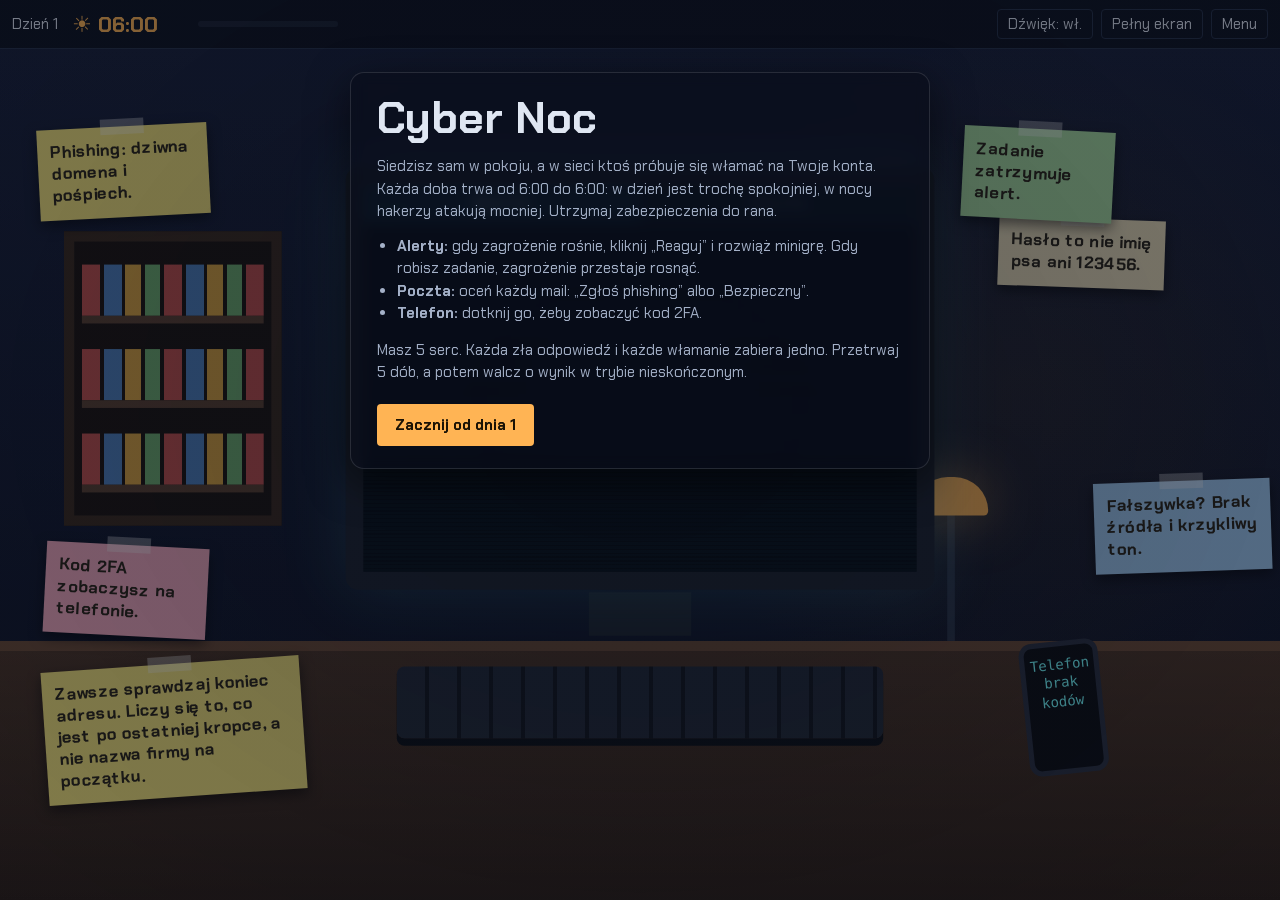
==== commit 2d89c000: "huge update ale jeszcze do poprawy" ====
--- a/index.html
+++ b/index.html
@@ -7,36 +7,60 @@
 <link rel="stylesheet" href="https://fonts.googleapis.com/css2?family=Chakra+Petch:wght@500;700&family=Share+Tech+Mono&display=swap">
 <link rel="stylesheet" href="css/style.css">
 </head>
-<body>
+<body class="menu">
 
-<!-- ========== EKRAN STARTOWY ========== -->
 <section id="s-start" class="screen on">
   <div class="center">
     <h1>Cyber Noc</h1>
-    <p>Jest po północy, siedzisz sam w pokoju. W sieci ktoś próbuje się włamać na Twoje konta. Do 6:00 rano musisz utrzymać zabezpieczenia.</p>
+    <p>Siedzisz sam w pokoju, a w sieci ktoś próbuje się włamać na Twoje konta. Każda doba trwa od 6:00 do 6:00: w dzień jest trochę spokojniej, w nocy hakerzy atakują mocniej. Utrzymaj zabezpieczenia do rana.</p>
     <ul>
       <li><b>Alerty:</b> gdy zagrożenie rośnie, kliknij „Reaguj” i rozwiąż minigrę. Gdy robisz zadanie, zagrożenie przestaje rosnąć.</li>
       <li><b>Poczta:</b> oceń każdy mail: „Zgłoś phishing” albo „Bezpieczny”.</li>
       <li><b>Telefon:</b> dotknij go, żeby zobaczyć kod 2FA.</li>
     </ul>
-    <p>Przetrwaj 5 nocy. Każda przynosi nowe zagrożenia, a po każdej dowiesz się, czego się nauczyłeś.</p>
-    <button class="btn" id="b-new">Zacznij od nocy 1</button>
+    <p>Masz 5 serc. Każda zła odpowiedź i każde włamanie zabiera jedno. Przetrwaj 5 dób, a potem walcz o wynik w trybie nieskończonym.</p>
+    <button class="btn" id="b-resume" style="display:none">Kontynuuj grę</button>
+    <button class="btn" id="b-new">Zacznij od dnia 1</button>
     <button class="btn ghost" id="b-cont" style="display:none">Kontynuuj</button>
+    <div id="rekordy" class="tabela"></div>
+    <p id="fab-info" class="fab-info"></p>
   </div>
 </section>
 
-<!-- ========== EKRAN GRY: pasek na górze + scena na resztę okna ========== -->
-<section id="s-game" class="screen">
+<section id="s-intro" class="screen">
+  <div class="center wstep" id="w-karta">
+    <small id="w-kiedy"></small>
+    <h1 id="w-tytul"></h1>
+    <div id="w-tekst"></div>
+    <button class="btn" id="w-start">Zaczynam</button>
+    <button class="btn ghost" id="w-zmien">Zmień fabułę</button>
+    <small class="pomin">Kliknij kartę, żeby przyspieszyć</small>
+  </div>
+</section>
+
+<section id="s-wybor" class="screen">
+  <div class="center wybor">
+    <small>Nowa gra</small>
+    <h1>Wybierz fabułę</h1>
+    <p>Każda opowiada, jak wpakowałeś się w kłopoty. Fabuła zmienia treść alertów, maile i to, jakie zagrożenia pojawiają się częściej.</p>
+    <div id="w-lista"></div>
+    <button class="btn" id="w-losuj">🎲 Wylosuj fabułę</button>
+    <button class="btn ghost" id="w-wroc">Wróć</button>
+  </div>
+</section>
+
+<section id="s-game" class="screen on">
   <header id="hud">
-    <span id="nl">Noc 1</span>
-    <span class="clock" id="clock">12:00 AM</span>
+    <span id="nl">Dzień 1</span>
+    <span class="clock" id="clock">☀ 06:00</span>
     <div class="pr"><i id="prog"></i></div>
     <span class="hp" id="hp"></span>
+    <span class="sc" id="sc" style="display:none"></span>
     <div id="st"></div>
     <div class="sp">
-      <button id="mute">Dźwięk: wł.</button>
-      <button id="full">Pełny ekran</button>
-      <button id="menu">Menu</button>
+      <button id="mute" title="Dźwięk"><span class="ik">🔊</span><span class="tx">Dźwięk: wł.</span></button>
+      <button id="full" title="Pełny ekran"><span class="ik">⛶</span><span class="tx">Pełny ekran</span></button>
+      <button id="menu" title="Menu"><span class="ik">☰</span><span class="tx">Menu</span></button>
     </div>
   </header>
 
@@ -44,7 +68,6 @@
     <div id="floor"></div>
     <div id="room">
       <div id="shelf"><i></i><i></i><i></i></div>
-      <div id="poster">Hasło to nie imię psa ani 123456.</div>
       <div id="lamp"></div>
       <div id="stand"></div>
       <div id="mon"><div id="scr">
@@ -60,24 +83,28 @@
     </div>
     <div id="flash"></div>
   </main>
+  <div id="obroc"><div class="tel">📱</div><b>Obróć telefon poziomo</b><p>Gra działa w poziomie. Do tego czasu jest wstrzymana.</p><button class="btn" id="b-obroc">Pełny ekran</button></div>
 </section>
 
-<!-- ========== EKRAN WYNIKU ========== -->
 <section id="s-msg" class="screen">
   <div class="center">
     <h1 id="m-title"></h1>
     <p id="m-text"></p>
     <p class="lesson" id="m-lesson"></p>
+    <div class="tabela" id="m-score"></div>
     <button class="btn" id="m-btn"></button>
+    <button class="btn ghost" id="m-btn2" style="display:none"></button>
     <button class="btn ghost" id="m-home">Menu główne</button>
   </div>
 </section>
 
-<!-- kolejność ma znaczenie: pliki współdzielą zmienne globalne -->
 <script src="js/config.js"></script>
 <script src="js/data.js"></script>
+<script src="js/przyklady.js"></script>
+<script src="js/karteczki.js"></script>
 <script src="js/audio.js"></script>
 <script src="js/core.js"></script>
+<script src="js/fabula.js"></script>
 <script src="js/threats.js"></script>
 <script src="js/mail.js"></script>
 <script src="js/tasks.js"></script>
--- a/css/style.css
+++ b/css/style.css
@@ -1,7 +1,7 @@
 :root{
   color-scheme:dark;
-  --bg:#0b0e15; --line:#26324a; --text:#dfe6f2; --dim:#7f8ca3;
-  --amber:#ffb454; --cyan:#5ad1e6; --red:#ff4d5e; --ok:#6fe3a1;
+  --tlo:#0b0e15; --linia:#26324a; --tekst:#dfe6f2; --przygaszony:#7f8ca3;
+  --bursztyn:#ffb454; --cyjan:#5ad1e6; --czerwony:#ff4d5e; --zielony:#6fe3a1;
   box-sizing:border-box;
   padding-top:env(safe-area-inset-top,0px);
   padding-bottom:env(safe-area-inset-bottom,0px);
@@ -9,39 +9,44 @@
 html{scroll-padding-top:env(safe-area-inset-top,0px)}
 *,*::before,*::after{box-sizing:inherit}
 html,body{height:100%;margin:0;overflow:hidden}
-body{background:#10162a;color:var(--text);font:15px/1.5 "Chakra Petch",system-ui,sans-serif}
+body{background:#10162a;color:var(--tekst);font:15px/1.5 "Chakra Petch",system-ui,sans-serif}
 button{font:inherit;color:inherit;cursor:pointer}
 .screen{display:none}
 .screen.on{display:block;height:100%;overflow:auto}
+#s-start,#s-msg,#s-intro,#s-wybor{position:fixed;inset:0;z-index:200;padding:env(safe-area-inset-top) 0 env(safe-area-inset-bottom);
+  background:radial-gradient(ellipse at 50% 45%,#070b1694 0%,#070b1678 100%)}
+body.menu #obroc{display:none!important}
+#s-game{position:relative}
 #s-game.on{display:flex;flex-direction:column;overflow:hidden}
 
-/* ==========================================================
-   2. EKRANY: START / WYNIK
-   ========================================================== */
-.center{max-width:580px;margin:8vh auto 0;padding:16px}
+.center{max-width:580px;margin:8vh auto 16px;padding:22px 26px;border:1px solid #ffffff1f;border-radius:14px;
+  background:#090d1a99;box-shadow:0 12px 40px #0008;-webkit-backdrop-filter:blur(7px);backdrop-filter:blur(7px)}
 .center h1{font-size:44px;line-height:1.05;margin:0 0 14px}
-.center p{color:var(--dim);margin:0 0 12px}
-.center ul{color:var(--dim);margin:0 0 14px;padding-left:20px}
-.lesson{border-left:3px solid var(--amber);padding-left:12px;color:var(--text)!important}
-.btn{background:var(--amber);color:#1a1205;border:0;border-radius:4px;padding:10px 18px;font-weight:700;margin:8px 8px 0 0}
-.btn.ghost{background:transparent;color:var(--text);border:1px solid var(--line)}
+.center p{color:#a4b1c8;margin:0 0 12px}
+.center ul{color:#a4b1c8;margin:0 0 14px;padding-left:20px}
+.lesson{border-left:3px solid var(--bursztyn);padding-left:12px;color:var(--tekst)!important}
+.btn{background:var(--bursztyn);color:#1a1205;border:0;border-radius:4px;padding:10px 18px;font-weight:700;margin:8px 8px 0 0}
+.btn.ghost{background:transparent;color:var(--tekst);border:1px solid var(--linia)}
 
-/* ==========================================================
-   3. PASEK GÓRNY (HUD)
-   ========================================================== */
-#hud{flex:none;display:flex;align-items:center;gap:14px;padding:6px 12px;background:#0d1220;border-bottom:1px solid var(--line);position:relative;z-index:60}
-#hud .clock{font-size:22px;font-weight:700;color:var(--amber);min-width:96px}
-#hud .hp{color:var(--red);letter-spacing:3px;font-size:18px;white-space:nowrap}
+#hud{flex:none;display:flex;align-items:center;gap:14px;padding:6px 12px;background:#0d1220;border-bottom:1px solid var(--linia);position:relative;z-index:60}
+#hud .clock{font-size:22px;font-weight:700;color:var(--bursztyn);min-width:112px}
+#hud .hp{white-space:nowrap;font-size:22px;line-height:1;display:flex;gap:3px}
+.h{color:var(--czerwony);text-shadow:0 0 8px #ff4d5e88}
+.h.off{color:#3b2a34;text-shadow:none}
+.h.lost{animation:pekl .6s}
+@keyframes pekl{0%{transform:scale(1.7);color:#fff}100%{transform:scale(1)}}
+#hud .sc{color:var(--bursztyn);font-weight:700;white-space:nowrap}
+.ik{display:none}
 #hud .pr{width:140px;height:6px;background:#1a2132;border-radius:3px;overflow:hidden;flex:none}
-#hud .pr i{display:block;height:100%;width:0;background:var(--cyan)}
-#hud button{background:transparent;border:1px solid var(--line);border-radius:4px;padding:3px 10px;white-space:nowrap}
-#hud button:hover{border-color:var(--cyan)}
+#hud .pr i{display:block;height:100%;width:0;background:var(--cyjan)}
+#hud button{background:transparent;border:1px solid var(--linia);border-radius:4px;padding:3px 10px;white-space:nowrap}
+#hud button:hover{border-color:var(--cyjan)}
 #hud .sp{flex:none;display:flex;gap:8px;margin-left:auto}
-/* komunikaty i błędy (dawniej na dole ekranu komputera) */
-#st{flex:1;min-width:0;height:2.8em;font-size:13px;line-height:1.4;color:var(--dim);overflow:hidden;
+
+#st{flex:1;min-width:0;height:2.8em;font-size:13px;line-height:1.4;color:var(--przygaszony);overflow:hidden;
   display:-webkit-box;-webkit-line-clamp:2;-webkit-box-orient:vertical;align-self:center}
-#st.bad{color:var(--red)}
-#st.good{color:var(--ok)}
+#st.bad{color:var(--czerwony)}
+#st.good{color:var(--zielony)}
 @media (max-width:760px){
   #hud{flex-wrap:wrap;gap:6px 10px}
   #hud .pr{flex:1}
@@ -49,13 +54,10 @@
   #hud .sp{margin-left:0}
 }
 
-/* ==========================================================
-   4. POKÓJ (scena 1000×560, skalowana skryptem)
-   ========================================================== */
-#stage{flex:1;min-height:0;position:relative;overflow:hidden;--k:1;
+#stage{flex:1;min-height:0;position:relative;overflow:hidden;--skala:1;
   background:radial-gradient(ellipse 40% 60% at 80% 40%,#6b4d2233,transparent 70%),linear-gradient(#18203a,#10162a 70%)}
-/* podłoga/biurko rozciągnięte na całą szerokość okna; pozycję ustawia fit() w core.js */
-#floor{position:absolute;left:0;right:0;bottom:0;top:100%;border-top:calc(8px * var(--k)) solid #6a4a35;background:linear-gradient(#4a3426,#2b1e16)}
+
+#floor{position:absolute;left:0;right:0;bottom:0;top:100%;border-top:calc(8px * var(--skala)) solid #6a4a35;background:linear-gradient(#4a3426,#2b1e16)}
 #room{position:absolute;left:0;top:0;width:1000px;height:560px;transform-origin:0 0}
 #stage.shake{animation:shake .45s}
 @keyframes shake{0%,100%{translate:0}20%{translate:-8px 3px}40%{translate:7px -4px}60%{translate:-5px 2px}80%{translate:4px -2px}}
@@ -64,52 +66,126 @@
 @keyframes fl{0%{opacity:.55}100%{opacity:0}}
 @media (prefers-reduced-motion:reduce){#stage.shake,#flash.on{animation:none}}
 
-/* dekoracje (zamiast okna): regał i lampka */
 #shelf{position:absolute;left:50px;top:90px;width:170px;height:230px;border:8px solid #3a2a1e;background:#1b1410;
   display:flex;flex-direction:column;justify-content:space-around;padding:8px 6px}
 #shelf i{display:block;height:46px;border-bottom:6px solid #5a4030;
   background:repeating-linear-gradient(90deg,#c0504d 0 14px,#1b1410 14px 17px,#4f81bd 17px 31px,#1b1410 31px 34px,#d9a441 34px 46px,#1b1410 46px 49px,#6fae6f 49px 61px,#1b1410 61px 64px)}
 #lamp{position:absolute;left:740px;top:300px;width:6px;height:110px;background:#2b3447}
 #lamp::before{content:"";position:absolute;left:-26px;top:-18px;width:58px;height:30px;background:#ffb454;border-radius:30px 30px 4px 4px;box-shadow:0 0 40px #ffb45488}
-#poster{position:absolute;left:780px;top:80px;width:130px;height:170px;background:#e8dcb8;color:#2a2418;padding:10px;font-size:13px;font-weight:700;transform:rotate(2deg);box-shadow:0 4px 10px #0008}
 
-/* komputer, klawiatura, telefon */
 #mon{position:absolute;left:270px;top:40px;width:460px;height:330px;background:#10141c;border:14px solid #1d2430;border-radius:10px;box-shadow:0 0 50px #5ad1e633}
 #stand{position:absolute;left:460px;top:372px;width:80px;height:34px;background:#1d2430}
 #kb{position:absolute;left:310px;top:430px;width:380px;height:56px;border-radius:6px;background:repeating-linear-gradient(90deg,#222a38 0 22px,#12161f 22px 25px);box-shadow:0 6px 0 #0c0f16}
 #ph{position:absolute;left:800px;top:410px;width:62px;height:104px;background:#0b0d12;border:4px solid #2a3040;border-radius:10px;cursor:pointer;color:#7ff;font:11px/1.3 "Share Tech Mono",monospace;padding:8px 4px;text-align:center;transform:rotate(-6deg)}
-#ph.on{box-shadow:0 0 18px var(--cyan);color:#fff}
+#ph.on{box-shadow:0 0 18px var(--cyjan);color:#fff}
 
-/* ==========================================================
-   5. EKRAN KOMPUTERA (alerty, poczta, zadania)
-   ========================================================== */
 #scr{position:absolute;inset:0;background:#07121b;color:#bfeaf3;font:12px/1.4 "Share Tech Mono",monospace;display:flex;flex-direction:column}
 #scr::after{content:"";position:absolute;inset:0;pointer-events:none;background:repeating-linear-gradient(transparent 0 2px,#0004 2px 3px)}
 #tabs{display:flex;background:#0d2230;border-bottom:1px solid #1d4256}
-#tabs button{flex:1;background:none;border:0;padding:6px;color:var(--dim)}
+#tabs button{flex:1;background:none;border:0;padding:6px;color:var(--przygaszony)}
 #tabs button.on{color:#fff;background:#12384d}
 #views{flex:1;overflow:auto;padding:8px}
-#bdg{color:var(--red)}
+#bdg{color:var(--czerwony)}
 
-/* alerty */
 .al{border:1px solid #1d4256;padding:6px;margin-bottom:6px;display:flex;gap:8px;align-items:center}
 .al .n{flex:1}
-.al small{display:block;color:var(--dim)}
-.al.crit{border-color:var(--red)}
-.empty{color:var(--dim)}
+.al small{display:block;color:var(--przygaszony)}
+.al.crit{border-color:var(--czerwony)}
+.empty{color:var(--przygaszony)}
 .bar,.pb{height:6px;background:#0d2230;margin-top:4px}
-.bar i,.pb i{display:block;height:100%;width:0;background:var(--cyan)}
-.al.warn .bar i{background:var(--amber)}
-.al.crit .bar i{background:var(--red)}
+.bar i,.pb i{display:block;height:100%;width:0;background:var(--cyjan)}
+.al.warn .bar i{background:var(--bursztyn)}
+.al.crit .bar i{background:var(--czerwony)}
 
-/* przyciski i pola w zadaniach */
 #scr button.a,#v-task button,.mailb button{background:#12384d;border:1px solid #2b6a88;color:#fff;padding:4px 10px;font:inherit;margin:3px 3px 3px 0;border-radius:2px}
 #v-task button.f,#v-task label.f{display:block;width:100%;text-align:left}
 #v-task label.f{background:#0d2230;padding:4px 8px;margin:3px 0;cursor:pointer}
 #v-task input[type=text],#v-task input:not([type]){background:#0d2230;border:1px solid #2b6a88;color:#fff;padding:4px;font:inherit;width:100%;margin:4px 0}
-#v-task p{color:var(--dim);margin:4px 0}
-#v-task .quote{border-left:3px solid var(--red);padding-left:8px;color:var(--text)}
+#v-task p{color:var(--przygaszony);margin:4px 0}
+#v-task .quote{border-left:3px solid var(--czerwony);padding-left:8px;color:var(--tekst)}
 
-/* poczta */
 .mail{border-left:3px solid #2b6a88;padding:4px 8px;margin-bottom:8px;background:#0b1c28}
-.mail .fr{color:var(--cyan);word-break:break-all}
+.mail .fr{color:var(--cyjan);word-break:break-all}
+.karteczka{position:absolute;padding:10px;font-size:13px;font-weight:700;line-height:1.3;color:#2a2418;box-shadow:0 4px 10px #0008;pointer-events:none;z-index:5}
+.karteczka::before{content:"";position:absolute;top:-6px;left:50%;width:34px;height:12px;margin-left:-17px;background:#ffffff55}
+.karteczka.zolta{background:#f2e27a}
+.karteczka.rozowa{background:#f0a9bd}
+.karteczka.zielona{background:#a8dca0}
+.karteczka.niebieska{background:#9fc9ee}
+.karteczka.kremowa{background:#e8dcb8}
+
+/* wyniki */
+.tabela{margin:14px 0 0;color:var(--przygaszony);font:13px/1.6 "Share Tech Mono",monospace}
+.tabela:empty{display:none}
+.tabela b{color:var(--tekst);display:block;margin-bottom:2px}
+.tabela .wiersz.ja{color:var(--bursztyn)}
+
+/* telefon w pionie: prośba o obrót */
+#obroc{display:none;position:absolute;inset:0;z-index:100;background:#0b0e15f2;align-items:center;justify-content:center;flex-direction:column;text-align:center;padding:24px}
+#obroc .tel{font-size:56px;animation:obrot 2.4s ease-in-out infinite}
+#obroc p{color:var(--przygaszony);margin:6px 0 10px}
+@keyframes obrot{0%,20%{transform:rotate(0)}60%,100%{transform:rotate(-90deg)}}
+body.pion #s-game.on #obroc{display:flex}
+@media (prefers-reduced-motion:reduce){#obroc .tel,.h.lost{animation:none}}
+
+/* telefon / niski ekran: bez pokoju, monitor na cały ekran, telefon obok */
+body.kompakt #hud{gap:4px 8px;padding:4px 8px;flex-wrap:wrap}
+body.kompakt #hud .clock{font-size:16px;min-width:0}
+body.kompakt #hud .hp{font-size:18px}
+body.kompakt #hud .pr{width:60px;flex:none}
+body.kompakt #hud button{padding:2px 8px}
+body.kompakt .ik{display:inline}
+body.kompakt .tx{display:none}
+body.kompakt #nl{font-size:13px}
+body.kompakt #st{order:0;flex:1 1 140px;flex-basis:140px;height:2.8em;font-size:11px}
+body.kompakt #hud .sp{margin-left:0}
+body.kompakt #floor,body.kompakt #shelf,body.kompakt #lamp,body.kompakt #stand,body.kompakt #kb,body.kompakt .karteczka{display:none}
+body.kompakt #room{width:100%!important;height:100%!important;transform:none!important;display:flex;gap:10px;padding:6px 8px;align-items:stretch}
+body.kompakt #mon{position:static;flex:1;min-width:0;height:auto;border-width:6px;border-radius:8px}
+body.kompakt #scr{font-size:13px}
+body.kompakt #ph{position:static;flex:none;width:78px;height:auto;align-self:center;padding:10px 4px;font-size:12px;transform:none;min-height:120px;display:flex;align-items:center;justify-content:center}
+body.kompakt #v-task button.f,body.kompakt .mailb button,body.kompakt #scr button.a{padding:7px 12px}
+body.kompakt .center{margin-top:2vh}
+body.kompakt .center h1{font-size:26px;margin-bottom:8px}
+body.kompakt .center{padding:12px 18px;margin-bottom:8px}
+body.kompakt .center p,body.kompakt .center ul{font-size:13px;line-height:1.4;margin-bottom:8px}
+body.kompakt .btn{padding:7px 14px;margin-top:4px}
+
+/* dzień i noc */
+#stage.dzien{background:radial-gradient(ellipse 50% 70% at 20% 20%,#ffe8a844,transparent 70%),linear-gradient(#5d83b8,#35527f 70%)}
+#stage.dzien #lamp::before{box-shadow:none;background:#c9a15f}
+#stage.dzien #mon{box-shadow:0 0 30px #5ad1e622}
+#stage.dzien #room{filter:brightness(1.18) saturate(.95)}
+#stage.noc #room{filter:brightness(.92)}
+#hud .clock{white-space:nowrap}
+body.kompakt #hud .clock{min-width:84px}
+
+.wstep small{display:block;color:var(--bursztyn);letter-spacing:.14em;text-transform:uppercase;font-size:12px;margin-bottom:6px}
+.wstep h1{font-size:34px}
+.wstep p,.wstep .btn{opacity:0;animation:wejdz .8s ease forwards}
+.wstep .btn{margin-top:14px}
+.wstep .pomin{margin-top:10px;color:var(--przygaszony);text-transform:none;letter-spacing:0;font-size:12px}
+.wstep.szybko p,.wstep.szybko .btn{animation-delay:0s!important;animation-duration:.01s}
+@keyframes wejdz{from{opacity:0;transform:translateY(8px)}to{opacity:1;transform:none}}
+@media (prefers-reduced-motion:reduce){.wstep p,.wstep .btn{animation-duration:.01s;animation-delay:0s!important}}
+#v-task p.fab{color:var(--bursztyn);border-left:3px solid var(--bursztyn);padding-left:8px;font-style:italic}
+body.kompakt .wstep h1{font-size:24px}
+
+/* wybór fabuły */
+.center.wybor{max-width:760px}
+.wybor small{display:block;color:var(--bursztyn);letter-spacing:.14em;text-transform:uppercase;font-size:12px;margin-bottom:6px}
+.wybor h1{font-size:34px}
+#w-lista{display:grid;gap:8px;margin:0 0 6px}
+@media (min-width:700px){#w-lista{grid-template-columns:1fr 1fr}}
+.karta-fab{position:relative;display:flex;flex-direction:column;gap:2px;text-align:left;background:#0d1426;border:1px solid var(--linia);border-radius:10px;padding:10px 12px}
+.karta-fab:hover,.karta-fab:focus-visible{border-color:var(--bursztyn);background:#131c33;outline:none}
+.karta-fab small{margin:0;font-size:11px}
+.karta-fab b{font-size:16px}
+.karta-fab span{color:var(--przygaszony);font-size:13px;line-height:1.35}
+.karta-fab em{font-style:normal;color:var(--cyjan);font-size:12px;margin-top:3px}
+.karta-fab i{position:absolute;top:8px;right:10px;font-style:normal;font-size:11px;color:var(--bursztyn)}
+.karta-fab.ost{border-color:#ffb45466}
+.fab-info{color:var(--przygaszony);font-size:13px;margin:10px 0 0}
+.fab-info:empty{display:none}
+body.kompakt .wybor h1{font-size:24px}
+body.kompakt .wybor>p{display:none}
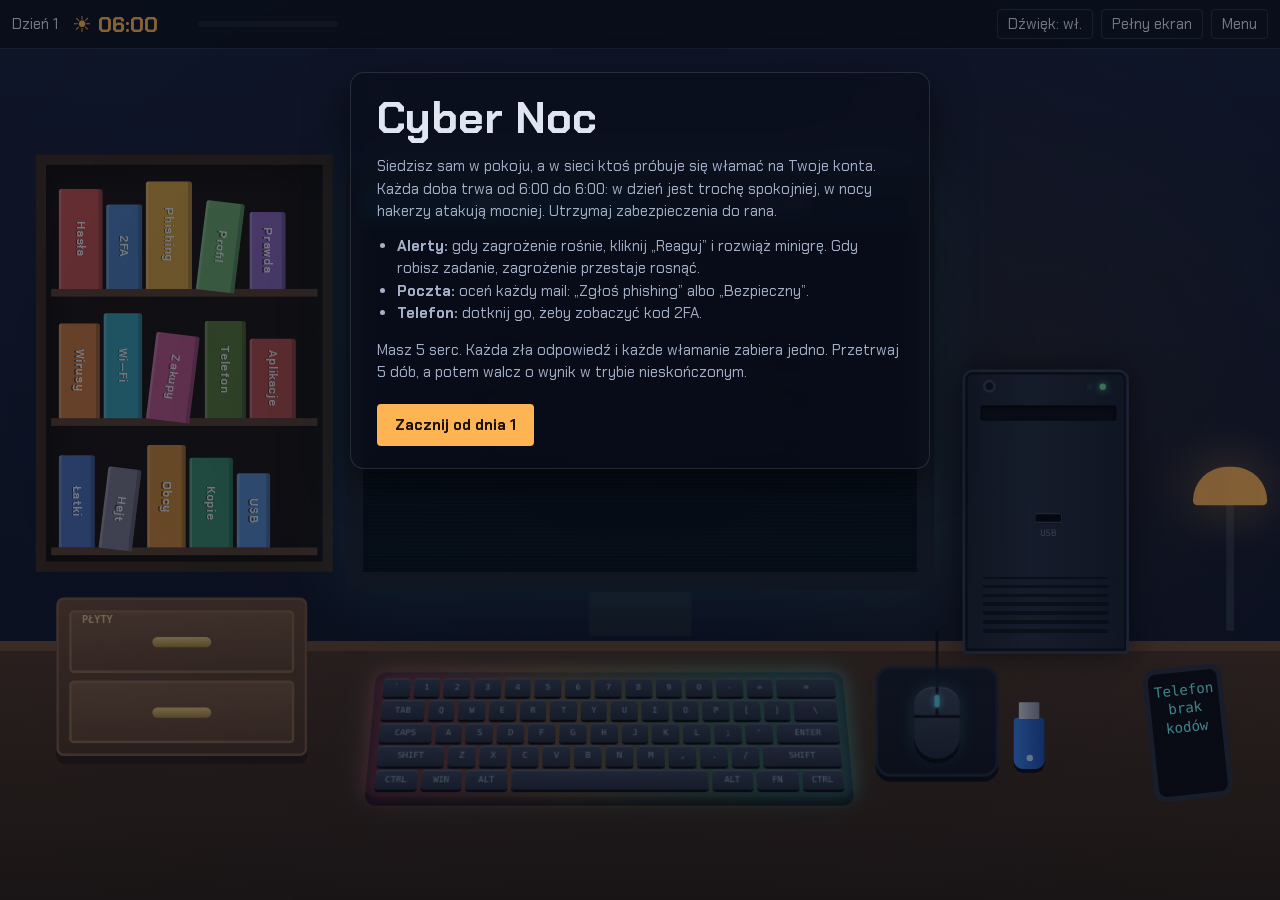
==== commit b4727bde: "dodanie wiecej gier" ====
--- a/index.html
+++ b/index.html
@@ -67,7 +67,7 @@
   <main id="stage">
     <div id="floor"></div>
     <div id="room">
-      <div id="shelf"><i></i><i></i><i></i></div>
+      <div id="shelf"></div>
       <div id="lamp"></div>
       <div id="stand"></div>
       <div id="mon"><div id="scr">
@@ -79,9 +79,25 @@
         </div>
       </div></div>
       <div id="kb"></div>
-      <div id="ph">Telefon<br>brak kodów</div>
+      <div id="pad"><div id="mouse"><b></b><i></i></div></div>
+      <div id="pc" title="Komputer">
+        <div class="tacka"><span class="tdisc"></span></div>
+        <span class="przyc"></span><i class="led"></i><i class="led2"></i>
+        <span class="gniazdo"></span><em>USB</em><div class="kratka"></div>
+      </div>
+      <div id="bok">
+        <div id="ph">Telefon<br>brak kodów</div>
+        <button id="usb" type="button" aria-label="Twój niebieski pendrive"><span class="vis"></span><span class="lab">💾 Twój pendrive</span></button>
+        <button id="usb2" type="button" aria-label="Obcy szary pendrive"><span class="vis"></span><span class="lab">💾 Obcy pendrive</span></button>
+        <button id="szuf" type="button" aria-label="Szuflada z płytami"><span class="vis"><i></i><i></i></span><span class="lab">🗄 Szuflada z płytami</span></button>
+        <button id="ksbtn" type="button" aria-label="Książki z podpowiedziami"><span class="lab">📚 Książki</span></button>
+      </div>
     </div>
     <div id="flash"></div>
+    <div id="okno-ks" class="okno"><button class="x" id="ks-x" type="button" aria-label="Zamknij">✕</button>
+      <h3 id="ks-tytul"></h3><ul id="ks-lista"></ul><div id="ks-chips"></div></div>
+    <div id="okno-plyty" class="okno"><button class="x" id="pl-x" type="button" aria-label="Zamknij">✕</button>
+      <h3>Szuflada z płytami</h3><p id="pl-info"></p><div id="pl-lista"></div></div>
   </main>
   <div id="obroc"><div class="tel">📱</div><b>Obróć telefon poziomo</b><p>Gra działa w poziomie. Do tego czasu jest wstrzymana.</p><button class="btn" id="b-obroc">Pełny ekran</button></div>
 </section>
@@ -101,9 +117,11 @@
 <script src="js/config.js"></script>
 <script src="js/data.js"></script>
 <script src="js/przyklady.js"></script>
-<script src="js/karteczki.js"></script>
+<script src="js/przyklady2.js"></script>
 <script src="js/audio.js"></script>
 <script src="js/core.js"></script>
+<script src="js/ksiazki.js"></script>
+<script src="js/biurko.js"></script>
 <script src="js/fabula.js"></script>
 <script src="js/threats.js"></script>
 <script src="js/mail.js"></script>
--- a/css/style.css
+++ b/css/style.css
@@ -66,17 +66,11 @@
 @keyframes fl{0%{opacity:.55}100%{opacity:0}}
 @media (prefers-reduced-motion:reduce){#stage.shake,#flash.on{animation:none}}
 
-#shelf{position:absolute;left:50px;top:90px;width:170px;height:230px;border:8px solid #3a2a1e;background:#1b1410;
-  display:flex;flex-direction:column;justify-content:space-around;padding:8px 6px}
-#shelf i{display:block;height:46px;border-bottom:6px solid #5a4030;
-  background:repeating-linear-gradient(90deg,#c0504d 0 14px,#1b1410 14px 17px,#4f81bd 17px 31px,#1b1410 31px 34px,#d9a441 34px 46px,#1b1410 46px 49px,#6fae6f 49px 61px,#1b1410 61px 64px)}
-#lamp{position:absolute;left:740px;top:300px;width:6px;height:110px;background:#2b3447}
+#lamp{position:absolute;left:958px;top:292px;width:6px;height:110px;background:#2b3447}
 #lamp::before{content:"";position:absolute;left:-26px;top:-18px;width:58px;height:30px;background:#ffb454;border-radius:30px 30px 4px 4px;box-shadow:0 0 40px #ffb45488}
 
 #mon{position:absolute;left:270px;top:40px;width:460px;height:330px;background:#10141c;border:14px solid #1d2430;border-radius:10px;box-shadow:0 0 50px #5ad1e633}
 #stand{position:absolute;left:460px;top:372px;width:80px;height:34px;background:#1d2430}
-#kb{position:absolute;left:310px;top:430px;width:380px;height:56px;border-radius:6px;background:repeating-linear-gradient(90deg,#222a38 0 22px,#12161f 22px 25px);box-shadow:0 6px 0 #0c0f16}
-#ph{position:absolute;left:800px;top:410px;width:62px;height:104px;background:#0b0d12;border:4px solid #2a3040;border-radius:10px;cursor:pointer;color:#7ff;font:11px/1.3 "Share Tech Mono",monospace;padding:8px 4px;text-align:center;transform:rotate(-6deg)}
 #ph.on{box-shadow:0 0 18px var(--cyjan);color:#fff}
 
 #scr{position:absolute;inset:0;background:#07121b;color:#bfeaf3;font:12px/1.4 "Share Tech Mono",monospace;display:flex;flex-direction:column}
@@ -106,13 +100,6 @@
 
 .mail{border-left:3px solid #2b6a88;padding:4px 8px;margin-bottom:8px;background:#0b1c28}
 .mail .fr{color:var(--cyjan);word-break:break-all}
-.karteczka{position:absolute;padding:10px;font-size:13px;font-weight:700;line-height:1.3;color:#2a2418;box-shadow:0 4px 10px #0008;pointer-events:none;z-index:5}
-.karteczka::before{content:"";position:absolute;top:-6px;left:50%;width:34px;height:12px;margin-left:-17px;background:#ffffff55}
-.karteczka.zolta{background:#f2e27a}
-.karteczka.rozowa{background:#f0a9bd}
-.karteczka.zielona{background:#a8dca0}
-.karteczka.niebieska{background:#9fc9ee}
-.karteczka.kremowa{background:#e8dcb8}
 
 /* wyniki */
 .tabela{margin:14px 0 0;color:var(--przygaszony);font:13px/1.6 "Share Tech Mono",monospace}
@@ -139,11 +126,9 @@
 body.kompakt #nl{font-size:13px}
 body.kompakt #st{order:0;flex:1 1 140px;flex-basis:140px;height:2.8em;font-size:11px}
 body.kompakt #hud .sp{margin-left:0}
-body.kompakt #floor,body.kompakt #shelf,body.kompakt #lamp,body.kompakt #stand,body.kompakt #kb,body.kompakt .karteczka{display:none}
-body.kompakt #room{width:100%!important;height:100%!important;transform:none!important;display:flex;gap:10px;padding:6px 8px;align-items:stretch}
+body.kompakt #floor,body.kompakt #shelf,body.kompakt #lamp,body.kompakt #stand,body.kompakt #kb,body.kompakt body.kompakt #room{width:100%!important;height:100%!important;transform:none!important;display:flex;gap:10px;padding:6px 8px;align-items:stretch}
 body.kompakt #mon{position:static;flex:1;min-width:0;height:auto;border-width:6px;border-radius:8px}
 body.kompakt #scr{font-size:13px}
-body.kompakt #ph{position:static;flex:none;width:78px;height:auto;align-self:center;padding:10px 4px;font-size:12px;transform:none;min-height:120px;display:flex;align-items:center;justify-content:center}
 body.kompakt #v-task button.f,body.kompakt .mailb button,body.kompakt #scr button.a{padding:7px 12px}
 body.kompakt .center{margin-top:2vh}
 body.kompakt .center h1{font-size:26px;margin-bottom:8px}
@@ -189,3 +174,120 @@
 .fab-info:empty{display:none}
 body.kompakt .wybor h1{font-size:24px}
 body.kompakt .wybor>p{display:none}
+
+/* ===== biurko: półka z książkami ===== */
+#shelf{position:absolute;left:28px;top:30px;width:232px;height:326px;border:8px solid #3a2a1e;background:#1b1410;
+  display:flex;flex-direction:column;justify-content:space-around;padding:6px 4px 0;box-shadow:inset 0 0 30px #0008}
+#shelf .polka{display:flex;align-items:flex-end;gap:3px;height:92px;border-bottom:6px solid #5a4030;padding:0 6px}
+.ks{flex:none;border:0;border-radius:2px 2px 0 0;padding:0;cursor:pointer;color:#fffd;text-shadow:0 1px 0 #0007;
+  font:700 9px "Chakra Petch",sans-serif;writing-mode:vertical-rl;display:flex;align-items:center;justify-content:center;
+  box-shadow:inset -3px 0 0 #0003,inset 2px 0 0 #fff3;transition:transform .15s}
+.ks:hover,.ks:focus-visible{transform:translateY(-8px);outline:none}
+.ks.otwarta{transform:translateY(-12px)}
+.ks.lean{transform:rotate(7deg);transform-origin:bottom left;margin-right:9px}
+.ks.lean:hover{transform:rotate(7deg) translateY(-6px)}
+.ks.polecana,.polecany{animation:puls 1.1s ease-in-out infinite}
+@keyframes puls{0%,100%{filter:drop-shadow(0 0 0 #ffb454)}50%{filter:drop-shadow(0 0 9px #ffb454) brightness(1.25)}}
+
+/* okna: książka i szuflada */
+.okno{display:none;position:absolute;z-index:55;background:#10192b;border:1px solid var(--bursztyn);border-radius:10px;padding:12px 14px;
+  box-shadow:0 10px 40px #000a;width:min(300px,92%);max-height:92%;overflow:auto}
+.okno.on{display:block}
+#okno-ks{left:10px;top:10px}
+#okno-plyty{left:10px;bottom:10px}
+.okno h3{margin:0 24px 8px 0;font-size:15px;color:var(--bursztyn)}
+.okno .x{position:absolute;top:6px;right:8px;background:none;border:0;font-size:16px;color:var(--przygaszony)}
+.okno ul{margin:0 0 8px;padding-left:18px;font-size:13px;line-height:1.45}
+.okno li{margin-bottom:5px}
+.okno p{font-size:13px;color:var(--przygaszony);margin:0 0 8px}
+#ks-chips{display:flex;flex-wrap:wrap;gap:4px;border-top:1px solid var(--linia);padding-top:8px}
+.chip{background:#0d1426;border:1px solid var(--linia);border-radius:12px;padding:2px 8px;font-size:11px;color:var(--przygaszony)}
+.chip.on{border-color:var(--bursztyn);color:var(--bursztyn)}
+.pl{display:block;width:100%;text-align:left;background:#0d1426;border:1px solid var(--linia);border-radius:8px;padding:8px 10px;margin:4px 0;font-size:13px}
+.pl:hover{border-color:var(--cyjan)}
+
+/* ===== biurko: klawiatura ===== */
+#kb{position:absolute;left:285px;top:426px;width:382px;height:106px;padding:6px 7px;border-radius:9px;display:flex;flex-direction:column;gap:3px;
+  background:linear-gradient(#1a2130,#10151f);box-shadow:0 7px 0 #0a0d14,0 0 26px #5ad1e633,inset 0 1px 0 #ffffff14;
+  transform:perspective(520px) rotateX(14deg);transform-origin:50% 100%}
+#kb::after{content:"";position:absolute;inset:-2px;border-radius:11px;z-index:-1;
+  background:linear-gradient(90deg,#ff4d5e,#ffb454,#6fe3a1,#5ad1e6,#a98bff,#ff4d5e);background-size:200% 100%;opacity:.35;filter:blur(7px);animation:tecza 6s linear infinite}
+@keyframes tecza{to{background-position:200% 0}}
+#kb .rz{display:flex;gap:3px;flex:1;min-height:0}
+#kb .k{display:flex;align-items:center;justify-content:center;border-radius:3px;font:7px "Share Tech Mono",monospace;color:#9fb0c8;text-transform:uppercase;
+  background:linear-gradient(#3b4559,#262e3f);box-shadow:0 2px 0 #090c12,inset 0 1px 0 #ffffff24;transition:transform .05s}
+#kb .k.w{transform:translateY(2px);box-shadow:0 0 0 #090c12;background:linear-gradient(#5ad1e6,#2b8aa0);color:#03212a}
+@media (prefers-reduced-motion:reduce){#kb::after{animation:none}.ks.polecana,.polecany{animation:none}}
+
+/* mysz na podkładce */
+#pad{position:absolute;left:684px;top:430px;width:96px;height:86px;border-radius:12px;background:linear-gradient(#171e2c,#101520);box-shadow:inset 0 0 0 2px #232c3f,0 4px 0 #0a0d14}
+#mouse{position:absolute;left:30px;top:16px;width:36px;height:56px;border-radius:18px 18px 22px 22px;
+  background:linear-gradient(#3e485c,#232b3b);box-shadow:0 4px 0 #090c12,0 0 14px #5ad1e644,inset 0 1px 0 #ffffff26;
+  transform:translate(var(--mx,0),var(--my,0));transition:transform .18s}
+#mouse::before{content:"";position:absolute;left:50%;top:0;width:2px;height:22px;margin-left:-1px;background:#090c12}
+#mouse::after{content:"";position:absolute;left:0;right:0;top:22px;height:2px;background:#090c12}
+#mouse i{position:absolute;left:50%;top:6px;width:4px;height:10px;margin-left:-2px;border-radius:2px;background:#5ad1e6;box-shadow:0 0 6px #5ad1e6}
+#mouse b{position:absolute;left:50%;top:-44px;width:2px;height:44px;margin-left:-1px;background:linear-gradient(#090c12,#1b2230)}
+#mouse.kl{filter:brightness(1.35)}
+
+/* komputer */
+#pc{position:absolute;left:752px;top:198px;width:130px;height:222px;border-radius:8px 8px 4px 4px;cursor:pointer;
+  background:linear-gradient(90deg,#1c2331,#262f42 40%,#1a2130);border:2px solid #313c54;box-shadow:0 0 22px #000a,inset 0 0 0 2px #0e131d}
+#pc .tacka{position:absolute;left:12px;top:26px;width:106px;height:12px;background:#0a0d14;border-radius:2px;box-shadow:inset 0 1px 3px #000;transition:transform .35s}
+#pc .tdisc{position:absolute;left:35px;top:2px;width:36px;height:36px;border-radius:50%;opacity:0;transition:opacity .2s;
+  background:radial-gradient(circle,#111 0 5px,transparent 6px),conic-gradient(#c7d3e6,#7f93b3,#e6eefc,#7f93b3,#c7d3e6)}
+#pc.plyta .tacka{transform:translateY(0)}
+#pc.plyta .tdisc{opacity:1;top:10px}
+#pc .przyc{position:absolute;left:14px;top:6px;width:10px;height:10px;border-radius:50%;background:#10151f;border:2px solid #3a455e}
+#pc .led,#pc .led2{position:absolute;top:9px;width:5px;height:5px;border-radius:50%}
+#pc .led{right:16px;background:#6fe3a1;box-shadow:0 0 6px #6fe3a1}
+#pc .led2{right:26px;background:#2a3346}
+#pc.usbon .led2{background:#5ad1e6;box-shadow:0 0 8px #5ad1e6;animation:mig .5s steps(2) infinite}
+@keyframes mig{50%{opacity:.25}}
+#pc .gniazdo{position:absolute;left:54px;top:110px;width:22px;height:8px;border-radius:2px;background:#05070b;box-shadow:inset 0 0 0 1px #3a455e}
+#pc em{position:absolute;left:54px;top:122px;width:22px;text-align:center;font:normal 7px "Share Tech Mono",monospace;color:#6c7a94}
+#pc .kratka{position:absolute;left:14px;right:14px;bottom:14px;height:44px;background:repeating-linear-gradient(0deg,#0b0f17 0 3px,transparent 3px 7px);opacity:.8}
+
+/* przedmioty: telefon, pendrive, szuflada */
+#bok{display:contents}
+#bok button{background:none;border:0;padding:0}
+#ph{position:absolute;left:897px;top:430px;width:62px;height:104px;background:#0b0d12;border:4px solid #2a3040;border-radius:10px;cursor:pointer;color:#7ff;
+  font:11px/1.3 "Share Tech Mono",monospace;padding:8px 4px;text-align:center;transform:rotate(-6deg)}
+#usb,#usb2{position:absolute;width:24px;height:52px;cursor:pointer;transition:left .45s,top .45s,transform .45s}
+#usb{left:792px;top:458px}
+#usb2{left:840px;top:466px;transform:rotate(14deg);display:none}
+#usb2.pokaz{display:block}
+#usb .vis,#usb2 .vis{position:absolute;inset:12px 0 0;border-radius:3px 3px 7px 7px;box-shadow:0 3px 0 #0a0d14}
+#usb .vis{background:linear-gradient(90deg,#3d86f0,#1f4fb0)}
+#usb2 .vis{background:linear-gradient(90deg,#9aa4b6,#606b80)}
+#usb .vis::before,#usb2 .vis::before{content:"";position:absolute;left:4px;right:4px;top:-12px;height:13px;background:linear-gradient(90deg,#d5dbe6,#8a94a8);border-radius:1px}
+#usb2 .vis::after{content:"";position:absolute;left:3px;right:3px;top:16px;height:14px;background:#e8e6dc;border-radius:1px}
+#usb .vis::after{content:"";position:absolute;left:50%;bottom:6px;width:5px;height:5px;margin-left:-2.5px;border-radius:50%;background:#bfe0ff}
+#usb.wpiety,#usb2.wpiety{left:807px;top:318px;transform:none}
+.drga{animation:drga .3s}
+@keyframes drga{25%{translate:-3px 0}75%{translate:3px 0}}
+#szuf{position:absolute;left:44px;top:376px;width:196px;height:124px;cursor:pointer}
+#szuf .vis{position:absolute;inset:0;border-radius:6px;background:linear-gradient(#6a4a35,#4a3426);box-shadow:0 6px 0 #2a1d14,inset 0 0 0 2px #7b5840;
+  display:flex;flex-direction:column;gap:6px;padding:10px}
+#szuf .vis i{flex:1;border-radius:4px;background:linear-gradient(#7a5840,#5e4230);box-shadow:inset 0 0 0 2px #8a6648;position:relative;transition:transform .25s}
+#szuf .vis i::after{content:"";position:absolute;left:50%;top:50%;width:46px;height:8px;margin:-4px 0 0 -23px;border-radius:4px;background:linear-gradient(#e6c67a,#a88540)}
+#szuf .vis i:first-child::before{content:"PŁYTY";position:absolute;left:10px;top:3px;font:700 8px "Share Tech Mono",monospace;color:#d9c08a}
+#szuf.otwarta .vis i:first-child{transform:translateY(10px)}
+#szuf.polecany{filter:none}
+.lab{display:none}
+#ksbtn{display:none}
+
+/* ===== telefon i niski ekran ===== */
+body.kompakt #bok{display:flex;flex-direction:column;gap:6px;flex:none;width:96px;overflow-y:auto}
+body.kompakt #ph{position:static;width:100%;height:auto;min-height:62px;flex:none;transform:none;font-size:11px;display:flex;align-items:center;justify-content:center;padding:6px 4px}
+body.kompakt #bok button{position:static;display:block;flex:none;width:100%;height:auto;min-height:40px;transform:none!important;
+  background:#0d1426;border:1px solid var(--linia);border-radius:8px;padding:6px 6px;font-size:11px;line-height:1.25;text-align:left}
+body.kompakt #bok button .vis{display:none}
+body.kompakt #bok button .lab{display:block}
+body.kompakt #usb2,body.kompakt #usb2.pokaz{display:none}
+body.kompakt #usb2.pokaz{display:block}
+body.kompakt #ksbtn{display:block}
+body.kompakt #usb.wpiety,body.kompakt #usb2.wpiety{border-color:var(--cyjan);color:var(--cyjan)}
+body.kompakt #usb.wpiety .lab::after,body.kompakt #usb2.wpiety .lab::after{content:" ✓ wpięty"}
+body.kompakt .polecany{border-color:var(--bursztyn)!important}
+body.kompakt .okno{left:50%!important;top:50%!important;bottom:auto!important;transform:translate(-50%,-50%);width:min(420px,92%)}
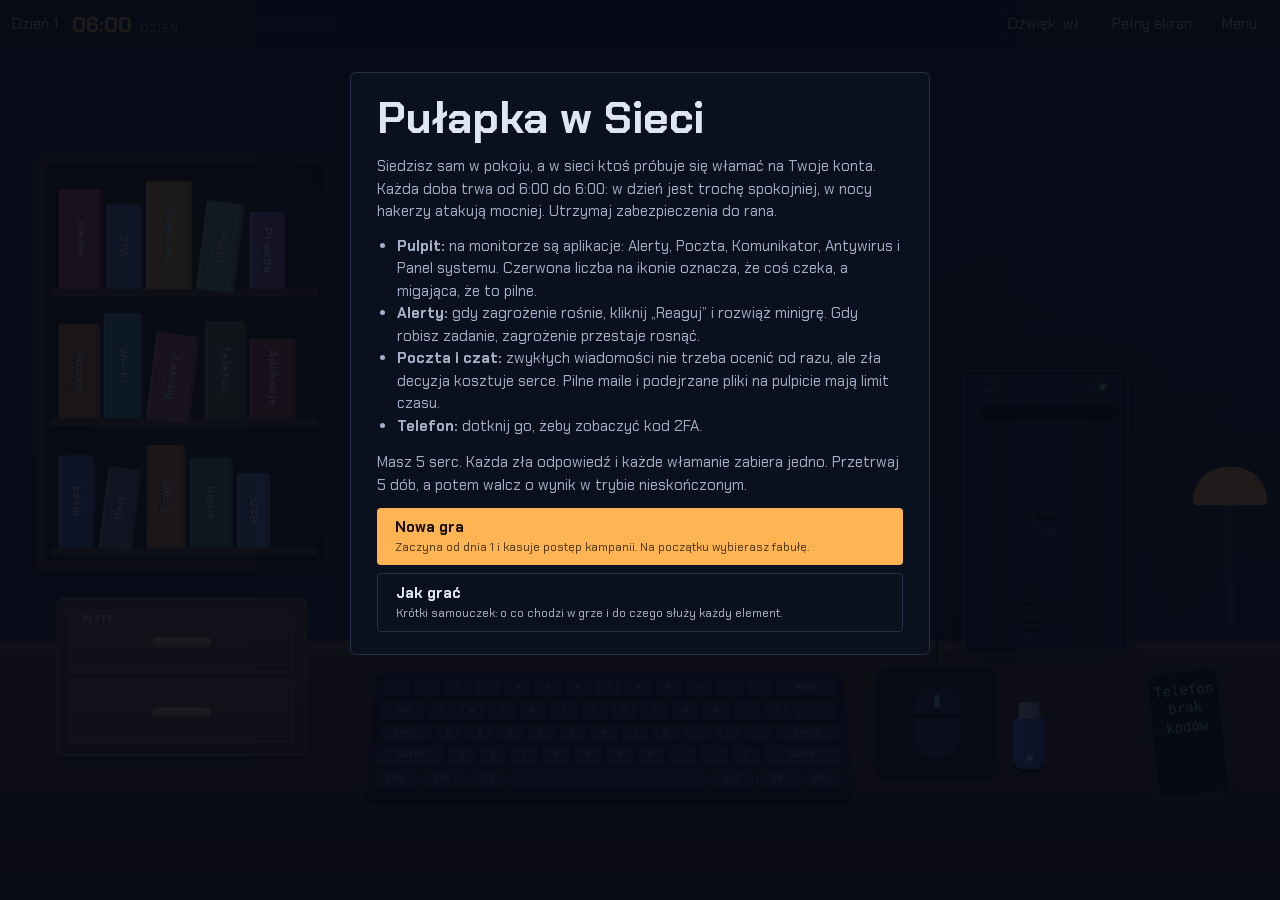
==== commit db1136c2: "aktualizacja pulpitu i poprawienie komfortu uzytkownika" ====
--- a/index.html
+++ b/index.html
@@ -3,7 +3,7 @@
 <head>
 <meta charset="utf-8">
 <meta name="viewport" content="width=device-width, initial-scale=1, viewport-fit=cover">
-<title>Cyber Noc – Broń się w necie</title>
+<title>Pułapka w Sieci: broń się w necie</title>
 <link rel="stylesheet" href="https://fonts.googleapis.com/css2?family=Chakra+Petch:wght@500;700&family=Share+Tech+Mono&display=swap">
 <link rel="stylesheet" href="css/style.css">
 </head>
@@ -11,19 +11,38 @@
 
 <section id="s-start" class="screen on">
   <div class="center">
-    <h1>Cyber Noc</h1>
+    <h1>Pułapka w Sieci</h1>
     <p>Siedzisz sam w pokoju, a w sieci ktoś próbuje się włamać na Twoje konta. Każda doba trwa od 6:00 do 6:00: w dzień jest trochę spokojniej, w nocy hakerzy atakują mocniej. Utrzymaj zabezpieczenia do rana.</p>
     <ul>
+      <li><b>Pulpit:</b> na monitorze są aplikacje: Alerty, Poczta, Komunikator, Antywirus i Panel systemu. Czerwona liczba na ikonie oznacza, że coś czeka, a migająca, że to pilne.</li>
       <li><b>Alerty:</b> gdy zagrożenie rośnie, kliknij „Reaguj” i rozwiąż minigrę. Gdy robisz zadanie, zagrożenie przestaje rosnąć.</li>
-      <li><b>Poczta:</b> oceń każdy mail: „Zgłoś phishing” albo „Bezpieczny”.</li>
+      <li><b>Poczta i czat:</b> zwykłych wiadomości nie trzeba ocenić od razu, ale zła decyzja kosztuje serce. Pilne maile i podejrzane pliki na pulpicie mają limit czasu.</li>
       <li><b>Telefon:</b> dotknij go, żeby zobaczyć kod 2FA.</li>
     </ul>
     <p>Masz 5 serc. Każda zła odpowiedź i każde włamanie zabiera jedno. Przetrwaj 5 dób, a potem walcz o wynik w trybie nieskończonym.</p>
-    <button class="btn" id="b-resume" style="display:none">Kontynuuj grę</button>
-    <button class="btn" id="b-new">Zacznij od dnia 1</button>
-    <button class="btn ghost" id="b-cont" style="display:none">Kontynuuj</button>
+    <p id="pauza-info" class="pauza-info" style="display:none">Gra jest wstrzymana. Możesz w tym czasie czytać książki z podpowiedziami: kliknij książkę na półce w tle albo przycisk „Książki”.</p>
+    <div class="menu-przyciski">
+      <button class="btn menu-btn" id="b-resume" style="display:none"></button>
+      <button class="btn menu-btn" id="b-cont" style="display:none"></button>
+      <button class="btn menu-btn" id="b-new"><span>Nowa gra</span><small>Zaczyna od dnia 1 i kasuje postęp kampanii. Na początku wybierasz fabułę.</small></button>
+      <button class="btn ghost menu-btn" id="b-tut"><span>Jak grać</span><small>Krótki samouczek: o co chodzi w grze i do czego służy każdy element.</small></button>
+    </div>
     <div id="rekordy" class="tabela"></div>
     <p id="fab-info" class="fab-info"></p>
+  </div>
+</section>
+
+<section id="s-tutorial" class="screen">
+  <div class="center tut">
+    <button class="x" id="tut-x" type="button" aria-label="Zamknij samouczek">Zamknij</button>
+    <small id="tut-licznik"></small>
+    <h1 id="tut-tytul"></h1>
+    <div id="tut-tekst"></div>
+    <div id="tut-kropki"></div>
+    <div class="tut-nawigacja">
+      <button class="btn ghost" id="tut-wstecz" type="button">Wstecz</button>
+      <button class="btn" id="tut-dalej" type="button">Dalej</button>
+    </div>
   </div>
 </section>
 
@@ -44,7 +63,7 @@
     <h1>Wybierz fabułę</h1>
     <p>Każda opowiada, jak wpakowałeś się w kłopoty. Fabuła zmienia treść alertów, maile i to, jakie zagrożenia pojawiają się częściej.</p>
     <div id="w-lista"></div>
-    <button class="btn" id="w-losuj">🎲 Wylosuj fabułę</button>
+    <button class="btn" id="w-losuj">Wylosuj fabułę</button>
     <button class="btn ghost" id="w-wroc">Wróć</button>
   </div>
 </section>
@@ -52,15 +71,15 @@
 <section id="s-game" class="screen on">
   <header id="hud">
     <span id="nl">Dzień 1</span>
-    <span class="clock" id="clock">☀ 06:00</span>
+    <span class="clock"><span id="clock">06:00</span><small id="faza">dzień</small></span>
     <div class="pr"><i id="prog"></i></div>
     <span class="hp" id="hp"></span>
     <span class="sc" id="sc" style="display:none"></span>
     <div id="st"></div>
     <div class="sp">
-      <button id="mute" title="Dźwięk"><span class="ik">🔊</span><span class="tx">Dźwięk: wł.</span></button>
-      <button id="full" title="Pełny ekran"><span class="ik">⛶</span><span class="tx">Pełny ekran</span></button>
-      <button id="menu" title="Menu"><span class="ik">☰</span><span class="tx">Menu</span></button>
+      <button id="mute" title="Dźwięk"><span class="ik">Dźwięk</span><span class="tx">Dźwięk: wł.</span></button>
+      <button id="full" title="Pełny ekran"><span class="ik">Ekran</span><span class="tx">Pełny ekran</span></button>
+      <button id="menu" title="Menu"><span class="ik">Menu</span><span class="tx">Menu</span></button>
     </div>
   </header>
 
@@ -71,12 +90,26 @@
       <div id="lamp"></div>
       <div id="stand"></div>
       <div id="mon"><div id="scr">
-        <div id="tabs"><button id="t-al" class="on">Alerty</button><button id="t-ml">Poczta <span id="bdg"></span></button></div>
-        <div id="views">
-          <div id="v-al"></div>
-          <div id="v-ml" style="display:none"></div>
-          <div id="v-task" style="display:none"></div>
+        <div id="pulpit">
+          <div id="slonce"></div>
+          <div id="ikony"></div>
+          <div id="pliki"></div>
+          <div id="menu-pliku"></div>
         </div>
+        <div id="app">
+          <div id="app-pasek"><b id="app-tytul"></b><button id="app-x" type="button">Zamknij</button></div>
+          <div id="views">
+            <div id="v-al"></div>
+            <div id="v-ml" style="display:none"></div>
+            <div id="v-task" style="display:none"></div>
+            <div id="v-kom" style="display:none"></div>
+            <div id="v-av" style="display:none"></div>
+            <div id="v-sys" style="display:none"></div>
+            <div id="v-kz" style="display:none"></div>
+            <div id="v-plik" style="display:none"></div>
+          </div>
+        </div>
+        <div id="tb"><button id="tb-pulpit" type="button">Pulpit</button><span id="tb-app"></span><span id="tb-tray">Spokojnie</span></div>
       </div></div>
       <div id="kb"></div>
       <div id="pad"><div id="mouse"><b></b><i></i></div></div>
@@ -87,19 +120,19 @@
       </div>
       <div id="bok">
         <div id="ph">Telefon<br>brak kodów</div>
-        <button id="usb" type="button" aria-label="Twój niebieski pendrive"><span class="vis"></span><span class="lab">💾 Twój pendrive</span></button>
-        <button id="usb2" type="button" aria-label="Obcy szary pendrive"><span class="vis"></span><span class="lab">💾 Obcy pendrive</span></button>
-        <button id="szuf" type="button" aria-label="Szuflada z płytami"><span class="vis"><i></i><i></i></span><span class="lab">🗄 Szuflada z płytami</span></button>
-        <button id="ksbtn" type="button" aria-label="Książki z podpowiedziami"><span class="lab">📚 Książki</span></button>
+        <button id="usb" type="button" aria-label="Twój niebieski pendrive"><span class="vis"></span><span class="lab">Twój pendrive</span></button>
+        <button id="usb2" type="button" aria-label="Obcy szary pendrive"><span class="vis"></span><span class="lab">Obcy pendrive</span></button>
+        <button id="szuf" type="button" aria-label="Szuflada z płytami"><span class="vis"><i></i><i></i></span><span class="lab">Szuflada z płytami</span></button>
+        <button id="ksbtn" type="button" aria-label="Książki z podpowiedziami"><span class="lab">Książki</span></button>
       </div>
     </div>
     <div id="flash"></div>
-    <div id="okno-ks" class="okno"><button class="x" id="ks-x" type="button" aria-label="Zamknij">✕</button>
+    <div id="okno-ks" class="okno"><button class="x" id="ks-x" type="button" aria-label="Zamknij">Zamknij</button>
       <h3 id="ks-tytul"></h3><ul id="ks-lista"></ul><div id="ks-chips"></div></div>
-    <div id="okno-plyty" class="okno"><button class="x" id="pl-x" type="button" aria-label="Zamknij">✕</button>
+    <div id="okno-plyty" class="okno"><button class="x" id="pl-x" type="button" aria-label="Zamknij">Zamknij</button>
       <h3>Szuflada z płytami</h3><p id="pl-info"></p><div id="pl-lista"></div></div>
   </main>
-  <div id="obroc"><div class="tel">📱</div><b>Obróć telefon poziomo</b><p>Gra działa w poziomie. Do tego czasu jest wstrzymana.</p><button class="btn" id="b-obroc">Pełny ekran</button></div>
+  <div id="obroc"><div class="tel"></div><b>Obróć telefon poziomo</b><p>Gra działa w poziomie. Do tego czasu jest wstrzymana.</p><button class="btn" id="b-obroc">Pełny ekran</button></div>
 </section>
 
 <section id="s-msg" class="screen">
@@ -118,6 +151,7 @@
 <script src="js/data.js"></script>
 <script src="js/przyklady.js"></script>
 <script src="js/przyklady2.js"></script>
+<script src="js/dane_pulpit.js"></script>
 <script src="js/audio.js"></script>
 <script src="js/core.js"></script>
 <script src="js/ksiazki.js"></script>
@@ -125,8 +159,11 @@
 <script src="js/fabula.js"></script>
 <script src="js/threats.js"></script>
 <script src="js/mail.js"></script>
+<script src="js/pulpit.js"></script>
+<script src="js/aplikacje.js"></script>
 <script src="js/tasks.js"></script>
 <script src="js/game.js"></script>
+<script src="js/samouczek.js"></script>
 <script src="js/main.js"></script>
 </body>
 </html>
--- a/css/style.css
+++ b/css/style.css
@@ -13,14 +13,14 @@
 button{font:inherit;color:inherit;cursor:pointer}
 .screen{display:none}
 .screen.on{display:block;height:100%;overflow:auto}
-#s-start,#s-msg,#s-intro,#s-wybor{position:fixed;inset:0;z-index:200;padding:env(safe-area-inset-top) 0 env(safe-area-inset-bottom);
-  background:radial-gradient(ellipse at 50% 45%,#070b1694 0%,#070b1678 100%)}
+#s-start,#s-msg,#s-intro,#s-wybor,#s-tutorial{position:fixed;inset:0;z-index:200;padding:env(safe-area-inset-top) 0 env(safe-area-inset-bottom);
+  background:#070b16e6}
 body.menu #obroc{display:none!important}
 #s-game{position:relative}
 #s-game.on{display:flex;flex-direction:column;overflow:hidden}
 
-.center{max-width:580px;margin:8vh auto 16px;padding:22px 26px;border:1px solid #ffffff1f;border-radius:14px;
-  background:#090d1a99;box-shadow:0 12px 40px #0008;-webkit-backdrop-filter:blur(7px);backdrop-filter:blur(7px)}
+.center{max-width:580px;margin:8vh auto 16px;padding:22px 26px;border:1px solid var(--linia);border-radius:6px;
+  background:#0b101e}
 .center h1{font-size:44px;line-height:1.05;margin:0 0 14px}
 .center p{color:#a4b1c8;margin:0 0 12px}
 .center ul{color:#a4b1c8;margin:0 0 14px;padding-left:20px}
@@ -29,12 +29,15 @@
 .btn.ghost{background:transparent;color:var(--tekst);border:1px solid var(--linia)}
 
 #hud{flex:none;display:flex;align-items:center;gap:14px;padding:6px 12px;background:#0d1220;border-bottom:1px solid var(--linia);position:relative;z-index:60}
-#hud .clock{font-size:22px;font-weight:700;color:var(--bursztyn);min-width:112px}
-#hud .hp{white-space:nowrap;font-size:22px;line-height:1;display:flex;gap:3px}
-.h{color:var(--czerwony);text-shadow:0 0 8px #ff4d5e88}
-.h.off{color:#3b2a34;text-shadow:none}
-.h.lost{animation:pekl .6s}
-@keyframes pekl{0%{transform:scale(1.7);color:#fff}100%{transform:scale(1)}}
+#hud .clock{font-size:22px;font-weight:700;color:var(--bursztyn);min-width:112px;display:flex;align-items:baseline;gap:8px}
+#hud .clock small{font-size:11px;font-weight:500;color:var(--przygaszony);text-transform:uppercase;letter-spacing:.08em}
+#hud .hp{white-space:nowrap;line-height:1;display:flex;gap:4px}
+.h{display:block;width:20px;height:18px;background:var(--czerwony);
+  -webkit-mask:url("data:image/svg+xml,%3Csvg xmlns='http://www.w3.org/2000/svg' viewBox='0 0 10 9'%3E%3Cpath d='M5 9 .6 4.6A2.6 2.6 0 0 1 5 1.7 2.6 2.6 0 0 1 9.4 4.6Z'/%3E%3C/svg%3E") center/contain no-repeat;
+  mask:url("data:image/svg+xml,%3Csvg xmlns='http://www.w3.org/2000/svg' viewBox='0 0 10 9'%3E%3Cpath d='M5 9 .6 4.6A2.6 2.6 0 0 1 5 1.7 2.6 2.6 0 0 1 9.4 4.6Z'/%3E%3C/svg%3E") center/contain no-repeat}
+.h.off{background:#33283a}
+.h.lost{animation:pekl .5s}
+@keyframes pekl{0%{transform:scale(1.5);background:#fff}100%{transform:scale(1)}}
 #hud .sc{color:var(--bursztyn);font-weight:700;white-space:nowrap}
 .ik{display:none}
 #hud .pr{width:140px;height:6px;background:#1a2132;border-radius:3px;overflow:hidden;flex:none}
@@ -67,19 +70,15 @@
 @media (prefers-reduced-motion:reduce){#stage.shake,#flash.on{animation:none}}
 
 #lamp{position:absolute;left:958px;top:292px;width:6px;height:110px;background:#2b3447}
-#lamp::before{content:"";position:absolute;left:-26px;top:-18px;width:58px;height:30px;background:#ffb454;border-radius:30px 30px 4px 4px;box-shadow:0 0 40px #ffb45488}
-
-#mon{position:absolute;left:270px;top:40px;width:460px;height:330px;background:#10141c;border:14px solid #1d2430;border-radius:10px;box-shadow:0 0 50px #5ad1e633}
+#lamp::before{content:"";position:absolute;left:-26px;top:-18px;width:58px;height:30px;background:#ffb454;border-radius:30px 30px 4px 4px}
+
+#mon{position:absolute;left:270px;top:40px;width:460px;height:330px;background:#10141c;border:14px solid #1d2430;border-radius:10px}
 #stand{position:absolute;left:460px;top:372px;width:80px;height:34px;background:#1d2430}
-#ph.on{box-shadow:0 0 18px var(--cyjan);color:#fff}
+#ph.on{border-color:var(--cyjan);color:#fff}
 
 #scr{position:absolute;inset:0;background:#07121b;color:#bfeaf3;font:12px/1.4 "Share Tech Mono",monospace;display:flex;flex-direction:column}
 #scr::after{content:"";position:absolute;inset:0;pointer-events:none;background:repeating-linear-gradient(transparent 0 2px,#0004 2px 3px)}
-#tabs{display:flex;background:#0d2230;border-bottom:1px solid #1d4256}
-#tabs button{flex:1;background:none;border:0;padding:6px;color:var(--przygaszony)}
-#tabs button.on{color:#fff;background:#12384d}
 #views{flex:1;overflow:auto;padding:8px}
-#bdg{color:var(--czerwony)}
 
 .al{border:1px solid #1d4256;padding:6px;margin-bottom:6px;display:flex;gap:8px;align-items:center}
 .al .n{flex:1}
@@ -91,7 +90,7 @@
 .al.warn .bar i{background:var(--bursztyn)}
 .al.crit .bar i{background:var(--czerwony)}
 
-#scr button.a,#v-task button,.mailb button{background:#12384d;border:1px solid #2b6a88;color:#fff;padding:4px 10px;font:inherit;margin:3px 3px 3px 0;border-radius:2px}
+#scr button.a,#v-task button,.mailb button,#v-av button,#v-sys button,#v-kz button,#menu-pliku button{background:#12384d;border:1px solid #2b6a88;color:#fff;padding:4px 10px;font:inherit;margin:3px 3px 3px 0;border-radius:2px}
 #v-task button.f,#v-task label.f{display:block;width:100%;text-align:left}
 #v-task label.f{background:#0d2230;padding:4px 8px;margin:3px 0;cursor:pointer}
 #v-task input[type=text],#v-task input:not([type]){background:#0d2230;border:1px solid #2b6a88;color:#fff;padding:4px;font:inherit;width:100%;margin:4px 0}
@@ -109,7 +108,7 @@
 
 /* telefon w pionie: prośba o obrót */
 #obroc{display:none;position:absolute;inset:0;z-index:100;background:#0b0e15f2;align-items:center;justify-content:center;flex-direction:column;text-align:center;padding:24px}
-#obroc .tel{font-size:56px;animation:obrot 2.4s ease-in-out infinite}
+#obroc .tel{width:34px;height:58px;border:4px solid var(--przygaszony);border-radius:8px;margin-bottom:14px;animation:obrot 2.4s ease-in-out infinite}
 #obroc p{color:var(--przygaszony);margin:6px 0 10px}
 @keyframes obrot{0%,20%{transform:rotate(0)}60%,100%{transform:rotate(-90deg)}}
 body.pion #s-game.on #obroc{display:flex}
@@ -117,8 +116,9 @@
 
 /* telefon / niski ekran: bez pokoju, monitor na cały ekran, telefon obok */
 body.kompakt #hud{gap:4px 8px;padding:4px 8px;flex-wrap:wrap}
-body.kompakt #hud .clock{font-size:16px;min-width:0}
-body.kompakt #hud .hp{font-size:18px}
+body.kompakt #hud .clock{font-size:16px;min-width:0;gap:5px}
+body.kompakt #hud .clock small{font-size:9px}
+body.kompakt #hud .h{width:15px;height:14px}
 body.kompakt #hud .pr{width:60px;flex:none}
 body.kompakt #hud button{padding:2px 8px}
 body.kompakt .ik{display:inline}
@@ -138,8 +138,7 @@
 
 /* dzień i noc */
 #stage.dzien{background:radial-gradient(ellipse 50% 70% at 20% 20%,#ffe8a844,transparent 70%),linear-gradient(#5d83b8,#35527f 70%)}
-#stage.dzien #lamp::before{box-shadow:none;background:#c9a15f}
-#stage.dzien #mon{box-shadow:0 0 30px #5ad1e622}
+#stage.dzien #lamp::before{background:#c9a15f}
 #stage.dzien #room{filter:brightness(1.18) saturate(.95)}
 #stage.noc #room{filter:brightness(.92)}
 #hud .clock{white-space:nowrap}
@@ -149,6 +148,7 @@
 .wstep h1{font-size:34px}
 .wstep p,.wstep .btn{opacity:0;animation:wejdz .8s ease forwards}
 .wstep .btn{margin-top:14px}
+.wstep .btn:not(.gotowy){pointer-events:none}
 .wstep .pomin{margin-top:10px;color:var(--przygaszony);text-transform:none;letter-spacing:0;font-size:12px}
 .wstep.szybko p,.wstep.szybko .btn{animation-delay:0s!important;animation-duration:.01s}
 @keyframes wejdz{from{opacity:0;transform:translateY(8px)}to{opacity:1;transform:none}}
@@ -187,7 +187,7 @@
 .ks.lean{transform:rotate(7deg);transform-origin:bottom left;margin-right:9px}
 .ks.lean:hover{transform:rotate(7deg) translateY(-6px)}
 .ks.polecana,.polecany{animation:puls 1.1s ease-in-out infinite}
-@keyframes puls{0%,100%{filter:drop-shadow(0 0 0 #ffb454)}50%{filter:drop-shadow(0 0 9px #ffb454) brightness(1.25)}}
+@keyframes puls{0%,100%{outline:2px solid transparent;outline-offset:2px}50%{outline:2px solid #ffb454;outline-offset:2px}}
 
 /* okna: książka i szuflada */
 .okno{display:none;position:absolute;z-index:55;background:#10192b;border:1px solid var(--bursztyn);border-radius:10px;padding:12px 14px;
@@ -196,7 +196,8 @@
 #okno-ks{left:10px;top:10px}
 #okno-plyty{left:10px;bottom:10px}
 .okno h3{margin:0 24px 8px 0;font-size:15px;color:var(--bursztyn)}
-.okno .x{position:absolute;top:6px;right:8px;background:none;border:0;font-size:16px;color:var(--przygaszony)}
+.okno .x{position:absolute;top:6px;right:8px;background:none;border:0;font-size:12px;color:var(--przygaszony)}
+.okno .x:hover{color:var(--tekst)}
 .okno ul{margin:0 0 8px;padding-left:18px;font-size:13px;line-height:1.45}
 .okno li{margin-bottom:5px}
 .okno p{font-size:13px;color:var(--przygaszony);margin:0 0 8px}
@@ -208,25 +209,22 @@
 
 /* ===== biurko: klawiatura ===== */
 #kb{position:absolute;left:285px;top:426px;width:382px;height:106px;padding:6px 7px;border-radius:9px;display:flex;flex-direction:column;gap:3px;
-  background:linear-gradient(#1a2130,#10151f);box-shadow:0 7px 0 #0a0d14,0 0 26px #5ad1e633,inset 0 1px 0 #ffffff14;
+  background:#151b28;box-shadow:0 7px 0 #0a0d14;
   transform:perspective(520px) rotateX(14deg);transform-origin:50% 100%}
-#kb::after{content:"";position:absolute;inset:-2px;border-radius:11px;z-index:-1;
-  background:linear-gradient(90deg,#ff4d5e,#ffb454,#6fe3a1,#5ad1e6,#a98bff,#ff4d5e);background-size:200% 100%;opacity:.35;filter:blur(7px);animation:tecza 6s linear infinite}
-@keyframes tecza{to{background-position:200% 0}}
 #kb .rz{display:flex;gap:3px;flex:1;min-height:0}
 #kb .k{display:flex;align-items:center;justify-content:center;border-radius:3px;font:7px "Share Tech Mono",monospace;color:#9fb0c8;text-transform:uppercase;
-  background:linear-gradient(#3b4559,#262e3f);box-shadow:0 2px 0 #090c12,inset 0 1px 0 #ffffff24;transition:transform .05s}
-#kb .k.w{transform:translateY(2px);box-shadow:0 0 0 #090c12;background:linear-gradient(#5ad1e6,#2b8aa0);color:#03212a}
-@media (prefers-reduced-motion:reduce){#kb::after{animation:none}.ks.polecana,.polecany{animation:none}}
+  background:#2e3748;box-shadow:0 2px 0 #090c12;transition:transform .05s}
+#kb .k.w{transform:translateY(2px);box-shadow:0 0 0 #090c12;background:#5ad1e6;color:#03212a}
+@media (prefers-reduced-motion:reduce){.ks.polecana,.polecany{animation:none}}
 
 /* mysz na podkładce */
-#pad{position:absolute;left:684px;top:430px;width:96px;height:86px;border-radius:12px;background:linear-gradient(#171e2c,#101520);box-shadow:inset 0 0 0 2px #232c3f,0 4px 0 #0a0d14}
+#pad{position:absolute;left:684px;top:430px;width:96px;height:86px;border-radius:12px;background:#131a27;box-shadow:inset 0 0 0 2px #232c3f,0 4px 0 #0a0d14}
 #mouse{position:absolute;left:30px;top:16px;width:36px;height:56px;border-radius:18px 18px 22px 22px;
-  background:linear-gradient(#3e485c,#232b3b);box-shadow:0 4px 0 #090c12,0 0 14px #5ad1e644,inset 0 1px 0 #ffffff26;
+  background:#2e3748;box-shadow:0 4px 0 #090c12;
   transform:translate(var(--mx,0),var(--my,0));transition:transform .18s}
 #mouse::before{content:"";position:absolute;left:50%;top:0;width:2px;height:22px;margin-left:-1px;background:#090c12}
 #mouse::after{content:"";position:absolute;left:0;right:0;top:22px;height:2px;background:#090c12}
-#mouse i{position:absolute;left:50%;top:6px;width:4px;height:10px;margin-left:-2px;border-radius:2px;background:#5ad1e6;box-shadow:0 0 6px #5ad1e6}
+#mouse i{position:absolute;left:50%;top:6px;width:4px;height:10px;margin-left:-2px;border-radius:2px;background:#5ad1e6}
 #mouse b{position:absolute;left:50%;top:-44px;width:2px;height:44px;margin-left:-1px;background:linear-gradient(#090c12,#1b2230)}
 #mouse.kl{filter:brightness(1.35)}
 
@@ -240,9 +238,9 @@
 #pc.plyta .tdisc{opacity:1;top:10px}
 #pc .przyc{position:absolute;left:14px;top:6px;width:10px;height:10px;border-radius:50%;background:#10151f;border:2px solid #3a455e}
 #pc .led,#pc .led2{position:absolute;top:9px;width:5px;height:5px;border-radius:50%}
-#pc .led{right:16px;background:#6fe3a1;box-shadow:0 0 6px #6fe3a1}
+#pc .led{right:16px;background:#6fe3a1}
 #pc .led2{right:26px;background:#2a3346}
-#pc.usbon .led2{background:#5ad1e6;box-shadow:0 0 8px #5ad1e6;animation:mig .5s steps(2) infinite}
+#pc.usbon .led2{background:#5ad1e6;animation:mig .5s steps(2) infinite}
 @keyframes mig{50%{opacity:.25}}
 #pc .gniazdo{position:absolute;left:54px;top:110px;width:22px;height:8px;border-radius:2px;background:#05070b;box-shadow:inset 0 0 0 1px #3a455e}
 #pc em{position:absolute;left:54px;top:122px;width:22px;text-align:center;font:normal 7px "Share Tech Mono",monospace;color:#6c7a94}
@@ -288,6 +286,104 @@
 body.kompakt #usb2.pokaz{display:block}
 body.kompakt #ksbtn{display:block}
 body.kompakt #usb.wpiety,body.kompakt #usb2.wpiety{border-color:var(--cyjan);color:var(--cyjan)}
-body.kompakt #usb.wpiety .lab::after,body.kompakt #usb2.wpiety .lab::after{content:" ✓ wpięty"}
+body.kompakt #usb.wpiety .lab::after,body.kompakt #usb2.wpiety .lab::after{content:" (wpięty)"}
 body.kompakt .polecany{border-color:var(--bursztyn)!important}
 body.kompakt .okno{left:50%!important;top:50%!important;bottom:auto!important;transform:translate(-50%,-50%);width:min(420px,92%)}
+
+body.pauza #s-start{pointer-events:none;background:none}
+/* ciemne tło w pauzie to osobna warstwa z wycięciem nad książkami (patrz dziuraPauzy w core.js) */
+body.pauza #s-start::before{content:"";position:fixed;inset:0;z-index:-1;background:#070b16e6;clip-path:var(--dziura,none);pointer-events:none}
+body.pauza #s-start .center{pointer-events:auto}
+body.pauza #s-game *{pointer-events:none}
+body.pauza #shelf .ks,body.pauza #ksbtn,body.pauza #okno-ks,body.pauza #okno-ks *{pointer-events:auto}
+body.pauza #okno-ks{z-index:300}
+.pauza-info{color:var(--bursztyn)!important;border-left:3px solid var(--bursztyn);padding-left:10px;font-size:14px}
+
+.menu-przyciski{display:flex;flex-direction:column;gap:8px;margin-top:12px}
+.menu-btn{display:block;width:100%;margin:0;text-align:left;line-height:1.3}
+.menu-btn small{display:block;font-weight:400;font-size:12px;opacity:.8;margin-top:2px}
+body.kompakt .menu-przyciski{display:grid;grid-template-columns:1fr 1fr;gap:6px}
+body.kompakt .menu-btn small{font-size:11px}
+
+.center.tut{position:relative;max-width:620px}
+.tut .x{position:absolute;top:10px;right:12px;background:transparent;border:0;color:var(--przygaszony);font-size:12px;line-height:1;padding:4px 8px}
+.tut .x:hover{color:var(--tekst)}
+.tut>small{display:block;color:var(--bursztyn);letter-spacing:.14em;text-transform:uppercase;font-size:12px}
+.tut h1{font-size:28px;margin:6px 0 10px}
+#tut-tekst{min-height:190px}
+#tut-tekst p{font-size:15px;color:#c3cde0}
+#tut-tekst b{color:#fff}
+#tut-kropki{display:flex;gap:6px;margin:12px 0 4px}
+#tut-kropki i{width:8px;height:8px;border-radius:50%;background:#ffffff33}
+#tut-kropki i.byla{background:#ffb45466}
+#tut-kropki i.on{background:var(--bursztyn)}
+.tut-nawigacja{display:flex;justify-content:space-between;gap:8px;margin-top:10px}
+.tut-nawigacja .btn{margin:0}
+body.kompakt #tut-tekst{min-height:0}
+body.kompakt .tut h1{font-size:22px;margin-bottom:6px}
+
+
+/* ---------- pulpit komputera ---------- */
+#scr{--niebo1:#0c1432;--niebo2:#2c3166;--wzg1:#1c2452;--wzg2:#121a3d;--wzg3:#0b1128;--slonce:#dfe4f4}
+#stage.dzien #scr{--niebo1:#5f9fe8;--niebo2:#cfe4fb;--wzg1:#6aa886;--wzg2:#4a8a69;--wzg3:#33684f;--slonce:#ffe08a}
+#pulpit{flex:1;position:relative;overflow:hidden;background:linear-gradient(var(--niebo1),var(--niebo2));font-size:12px}
+#pulpit::before,#pulpit::after{content:"";position:absolute;left:-4%;right:-4%;bottom:0}
+#pulpit::before{height:46%;background:var(--wzg1);clip-path:polygon(0 58%,10% 40%,24% 54%,40% 22%,57% 50%,73% 28%,90% 50%,100% 36%,100% 100%,0 100%)}
+#pulpit::after{height:30%;background:var(--wzg2);clip-path:polygon(0 50%,14% 30%,30% 48%,48% 18%,66% 46%,84% 24%,100% 44%,100% 100%,0 100%)}
+#slonce{position:absolute;right:30%;top:12%;width:3.2em;height:3.2em;border-radius:50%;background:var(--slonce)}
+#ikony{position:absolute;left:8px;top:8px;display:grid;grid-template-columns:repeat(2,6em);grid-auto-rows:5.6em;gap:2px 4px;z-index:2}
+.ik-app{position:relative;background:none;border:0;color:#fff;display:flex;flex-direction:column;align-items:center;gap:3px;padding:3px 2px;border-radius:4px;font:inherit;font-size:.85em;cursor:pointer}
+.ik-app:hover,.plik:hover,.plik.sel{background:#ffffff26}
+.plytka{width:2.8em;height:2.8em;border-radius:8px;display:grid;place-items:center;color:#fff}
+.plytka svg{width:1.55em;height:1.55em}
+.nazwa{text-shadow:0 1px 2px #000c;line-height:1.15;text-align:center;overflow-wrap:anywhere;max-width:6em;overflow:hidden;max-height:2.4em}
+.odg{display:none;position:absolute;top:0;right:.5em;min-width:1.5em;height:1.5em;padding:0 .3em;border-radius:1em;background:var(--czerwony);color:#fff;font-size:.85em;font-style:normal;line-height:1.5em;text-align:center}
+.odg.on{display:block}
+.odg.pilne{animation:migaj .9s steps(2) infinite}
+@keyframes migaj{50%{background:#7a1f2a}}
+#ik-kosz{position:absolute;right:8px;bottom:8px;z-index:2}
+#pliki{position:absolute;right:8px;top:8px;bottom:4.6em;display:flex;flex-flow:column wrap-reverse;align-content:flex-start;gap:4px;z-index:2}
+.plik{width:6em;background:none;border:0;color:#fff;display:flex;flex-direction:column;align-items:center;gap:3px;padding:3px 2px;border-radius:4px;font:inherit;font-size:.85em;cursor:pointer}
+.plik .plytka{background:#e8ecf5;color:#4b5568}
+.plik.wirus .plytka{box-shadow:0 0 0 2px var(--czerwony)}
+.plik.wyleczony{opacity:.7}
+.plik.wyleczony .plytka{background:#8b94a6}
+.plik small{font-size:.8em;color:#bfe9c9}
+.plik .pb{width:100%;height:4px;margin-top:0}
+.plik .pb i{background:var(--czerwony)}
+#menu-pliku{display:none;position:absolute;left:50%;bottom:8px;transform:translateX(-50%);z-index:3;background:#0b1c28;border:1px solid #2b6a88;padding:6px 8px;border-radius:4px;white-space:nowrap;text-align:center}
+#menu-pliku.on{display:block}
+#menu-pliku b{display:block;margin-bottom:4px;max-width:20em;overflow:hidden;text-overflow:ellipsis}
+#menu-pliku button.ghost{background:none}
+
+#app{display:none;position:absolute;left:6px;right:6px;top:6px;bottom:30px;flex-direction:column;background:#07121b;border:1px solid #2b6a88;z-index:4}
+#app.on{display:flex}
+#app-pasek{flex:none;display:flex;align-items:center;justify-content:space-between;padding:3px 8px;background:#12384d;border-bottom:1px solid #2b6a88}
+#app-x{background:none;border:0;color:var(--przygaszony);font:inherit;font-size:11px;padding:2px 4px}
+#app-x:hover{color:#fff}
+#tb{flex:none;position:relative;z-index:5;display:flex;align-items:center;gap:6px;height:24px;padding:0 6px;background:#0a1620;border-top:1px solid #1d4256}
+#tb button{background:#12384d;border:1px solid #2b6a88;color:#fff;font:inherit;font-size:11px;padding:1px 8px}
+#tb-app{flex:1;color:var(--przygaszony);font-size:11px;overflow:hidden;white-space:nowrap;text-overflow:ellipsis}
+#tb-tray{font-size:11px;color:var(--zielony)}
+#tb-tray.pilne{color:#fff;background:var(--czerwony);padding:1px 6px;animation:migaj .9s steps(2) infinite}
+
+.mail.pilne{border-left-color:var(--czerwony)}
+.mail .etyk{display:block;color:var(--czerwony);text-transform:uppercase;letter-spacing:.08em;font-size:10px}
+.mail .zal{margin:4px 0;color:var(--bursztyn)}
+.mail .zal button{margin-left:6px}
+.mailb button:disabled,#scr button:disabled{opacity:.5}
+.czat .mailb button,.mail.pilne .mailb button{display:block;width:100%;text-align:left}
+.baner{border:1px solid var(--czerwony);padding:5px 8px;margin:4px 0 6px;background:#1a0f14}
+.baner p{margin:2px 0}
+.baner .pb i{background:var(--czerwony)}
+.pozycja{border:1px solid #1d4256;background:#0b1c28;padding:5px 8px;margin:6px 0}
+.pozycja p{margin:3px 0;color:var(--przygaszony)}
+.urz{display:flex;align-items:center;justify-content:space-between;border-bottom:1px solid #1d4256;padding:2px 0}
+#v-sys>b,#v-av .ostrz{display:block;margin-top:8px}
+.ostrz{color:var(--bursztyn)}
+#v-plik p{margin:4px 0}
+@media (prefers-reduced-motion:reduce){.odg.pilne,#tb-tray.pilne{animation:none}}
+body.kompakt #pulpit{font-size:15px}
+body.kompakt #tb{height:28px}
+body.kompakt #app{bottom:34px}
+body.kompakt #v-av button,body.kompakt #v-sys button,body.kompakt #v-kz button,body.kompakt #menu-pliku button{padding:7px 12px}
